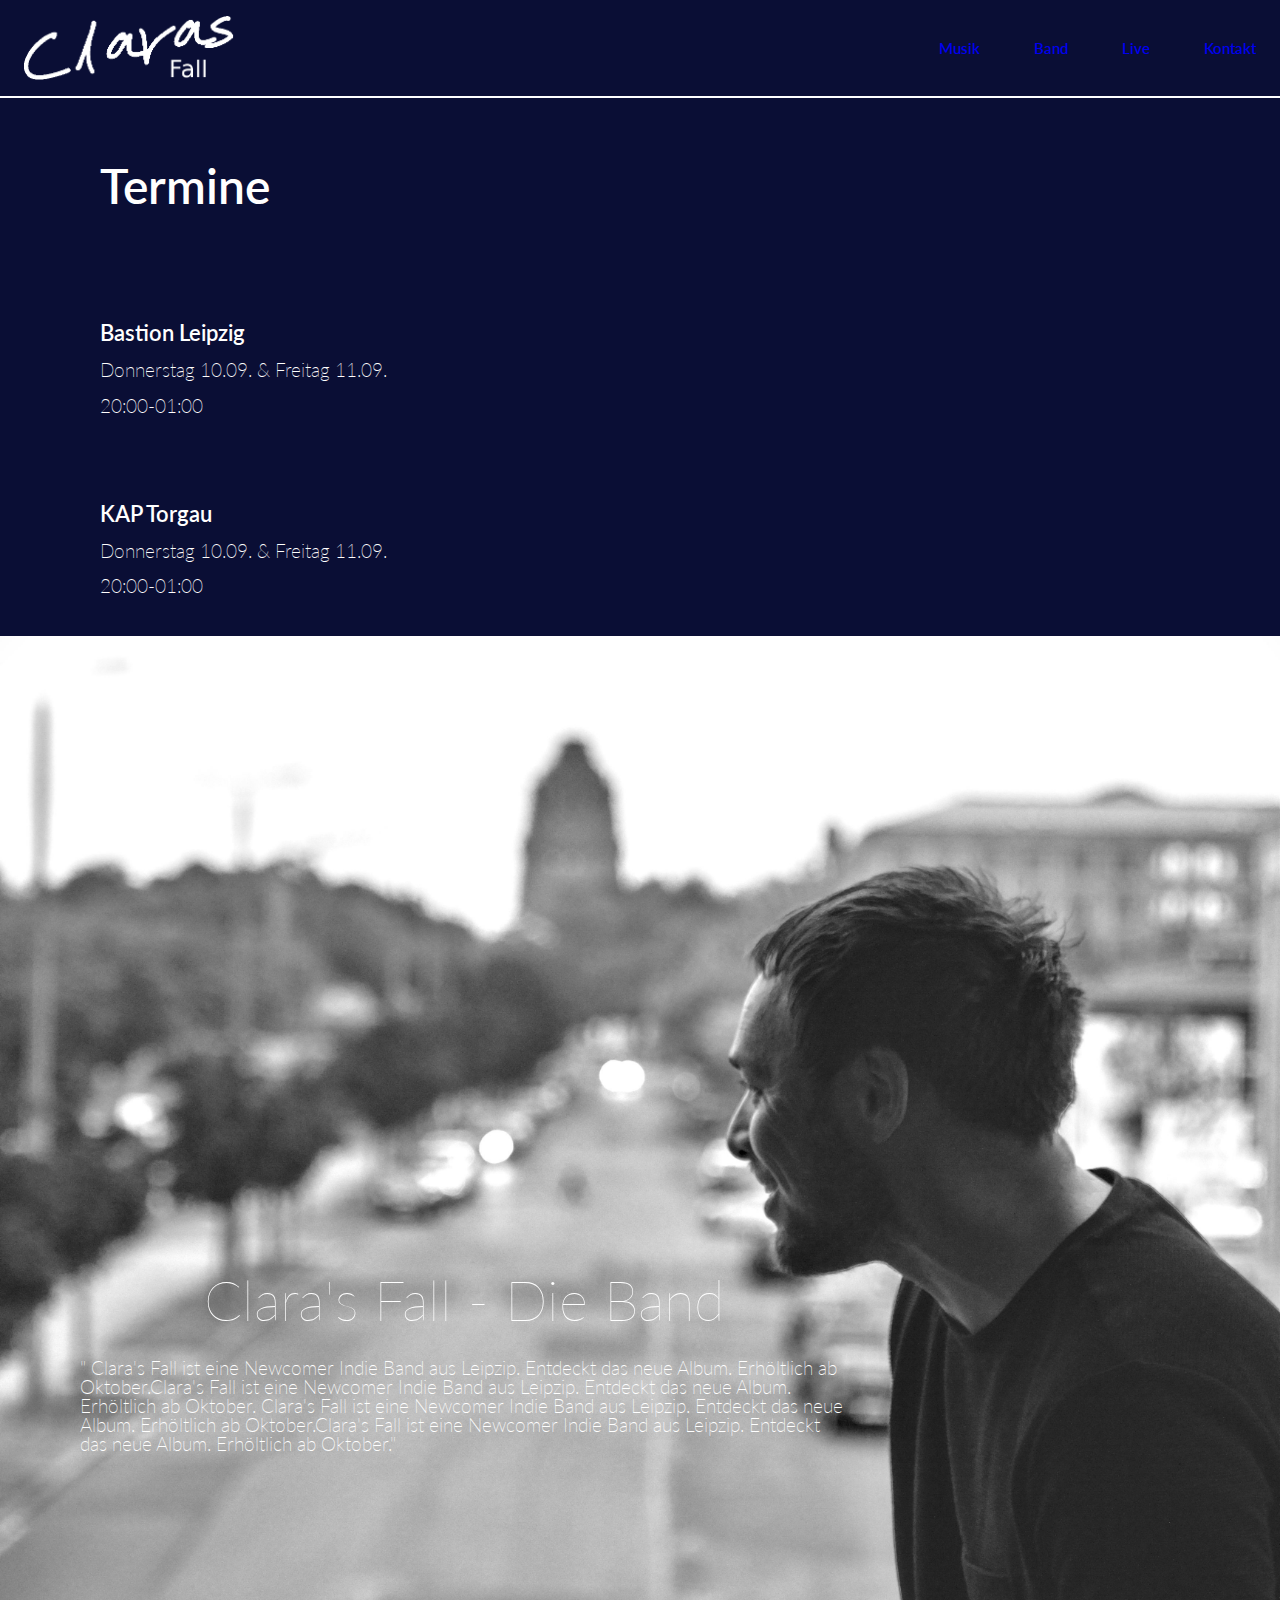
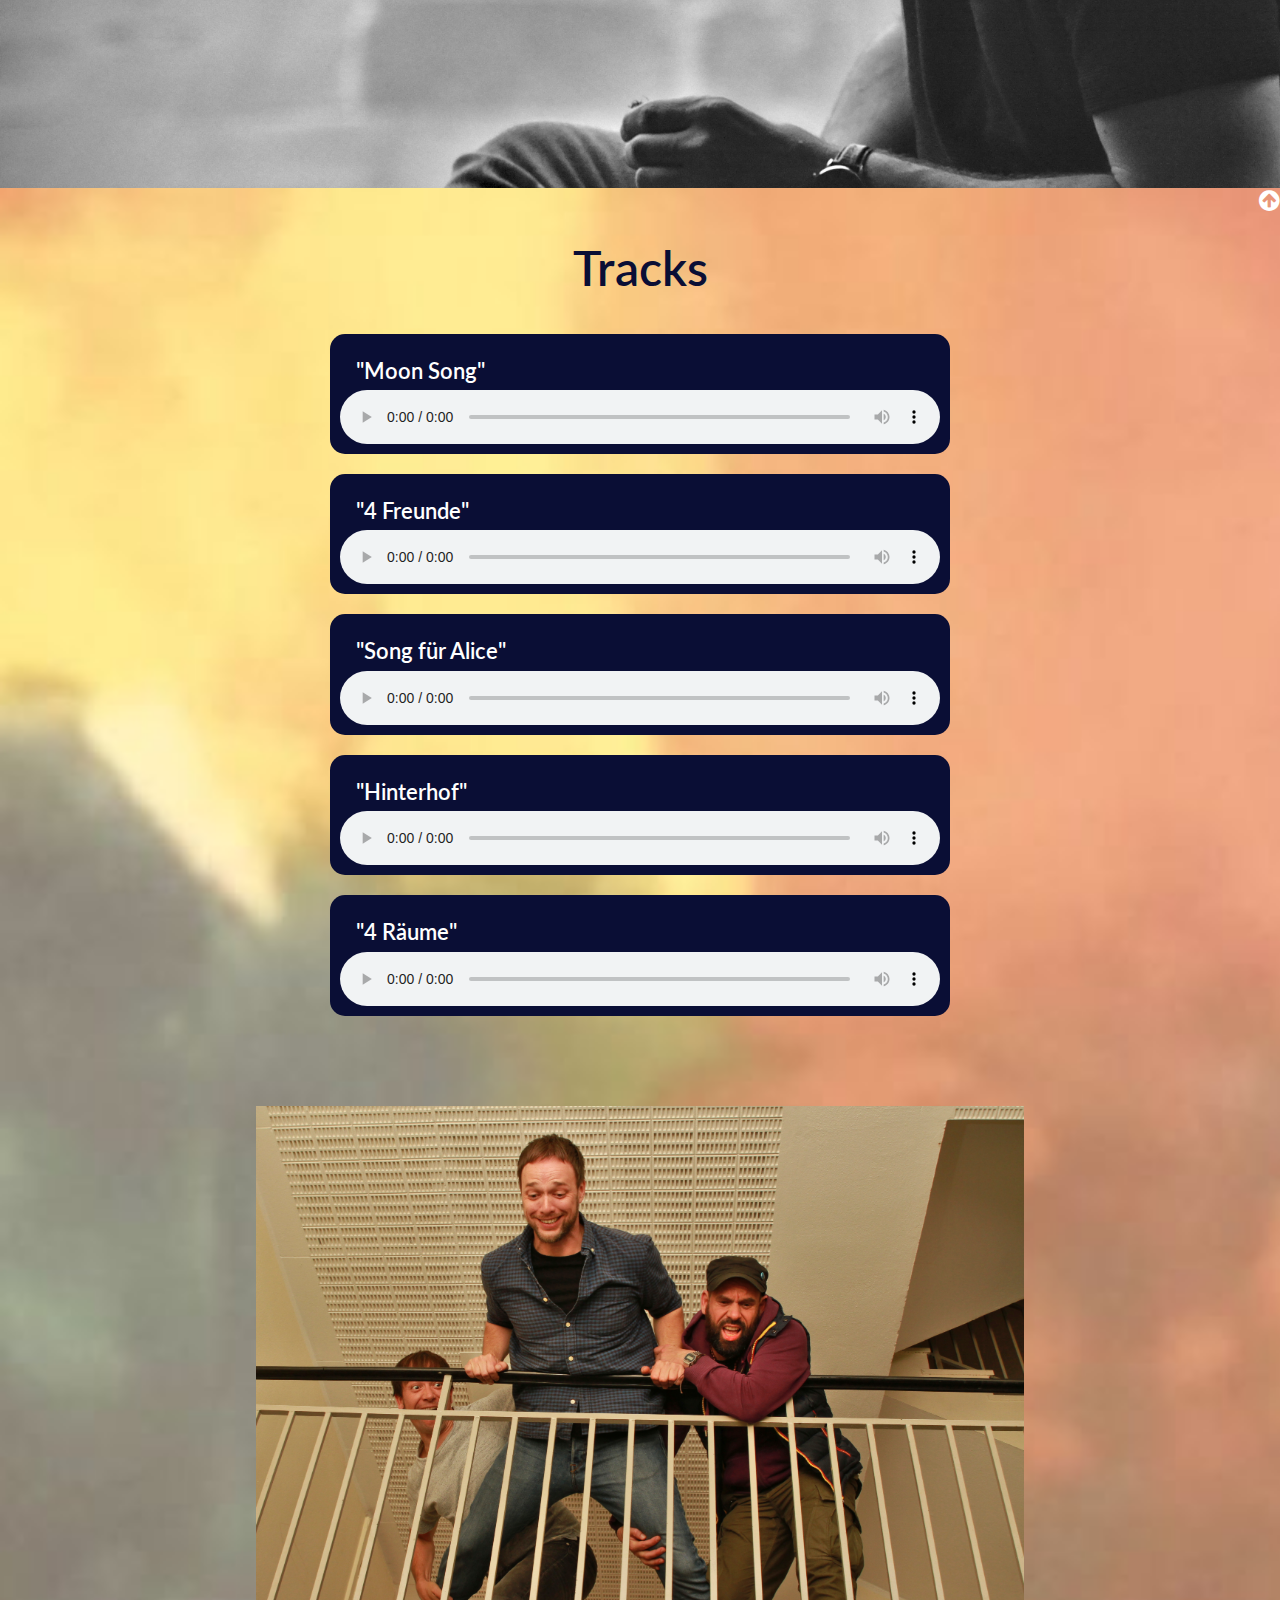
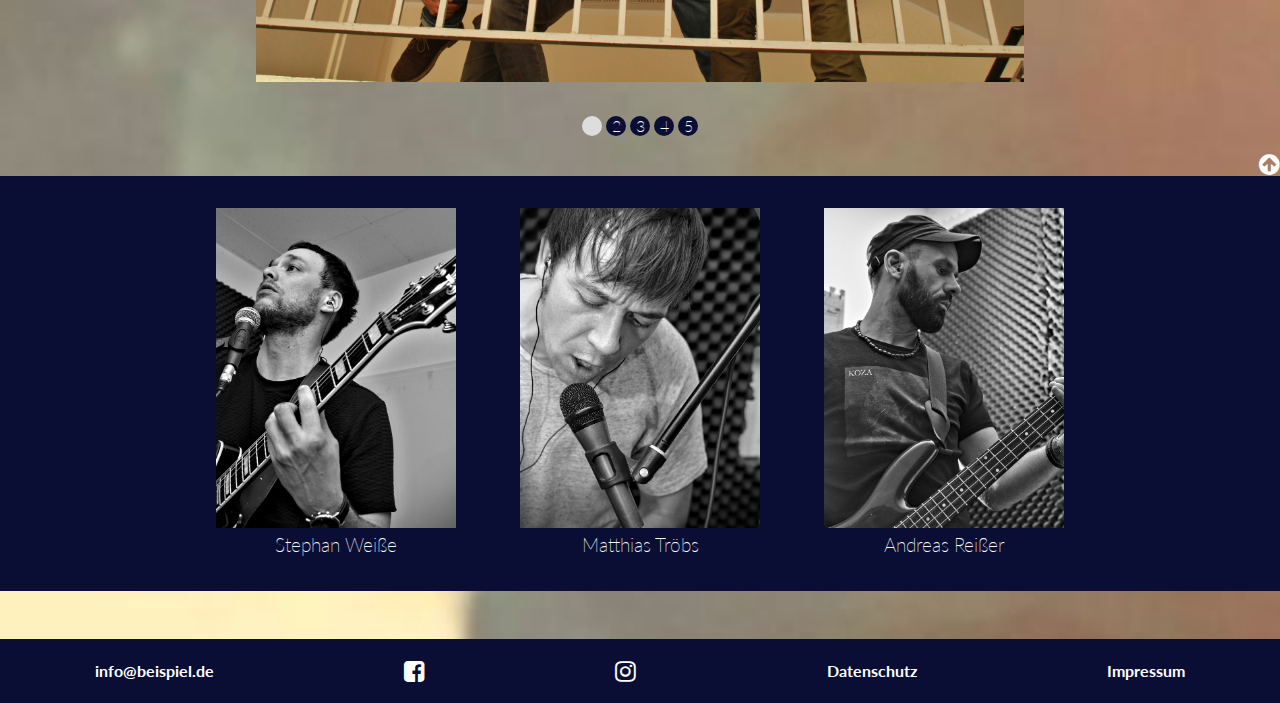
==== index.html @ 9bddc992 "Add files via upload" ====
<!DOCTYPE html>
<html lang="en" dir="ltr">
  <head>
    <meta charset="utf-8">
    <meta name="viewport" content="width=device-width,initial-scale=1">
    <title>Clara's Fall</title>
    <link rel='stylesheet' type='text/css' href='resources/reset.css'>
    <link rel='stylesheet' type='text/css' href='resources/style.css'>
    <link rel="stylesheet" href="https://use.typekit.net/kvm4bnz.css">
    <link href="https://fonts.googleapis.com/css?family=Josefin+Sans&display=swap" rel="stylesheet">
    <link href="https://fonts.googleapis.com/css?family=Lato:100&display=swap" rel="stylesheet">
    <link rel="icon" href="./resources/favicon-clarasfall.ico" type="image/x-icon">
    <link rel="stylesheet" type="text/css" href="https://maxcdn.bootstrapcdn.com/font-awesome/4.7.0/css/font-awesome.css">
    <link rel="stylesheet" href="https://cdnjs.cloudflare.com/ajax/libs/font-awesome/5.2.0/css/font-awesome.min.css">
  </head>
  <body>

    <!-- Header Section -->





    <!-- Main Section 2-->

    <div class="section2">
      <header>
        <div class="logo">
          <img src="./resources/Logo_ClarasFall_weiss.png">
        </div>
        <nav class="desktop">
          <span><a href="#tracks">Musik</a></span>
          <span><a href="#band">Band</a></span>
          <span><a href="#live">Live</a></span>
          <span><a href="#kontakt">Kontakt</a></span>
        </nav>
      </header>
      <div class="container">
          <div class="textright">
            <div class="infocontainersmall">
              <div class="textsmallright">
                  <h2>Termine</h3>
              </div>
            </div>
              <div class="infocontainersmall">
                <div class="textsmallright">
                    <h3 id="live">Bastion Leipzig</h3>
                    <p>Donnerstag 10.09. & Freitag 11.09.</p>
                    <p>20:00-01:00</p>
                </div>
              </div>
              <div class="infocontainersmall">
                <div class="textsmallright">
                    <h3>KAP Torgau</h3>
                    <p>Donnerstag 10.09. & Freitag 11.09.</p>
                    <p>20:00-01:00</p>
                </div>
              </div>
          </div>
        </div>
    </div>

    <!-- Main Section 1-->

    <div class="section1">
      <div class="container1">
          <div class="imagecontainerleft">
             <h1 id="band">Clara's Fall - Die Band</h1>
             <p>" Clara's Fall ist eine Newcomer Indie Band aus Leipzip. Entdeckt das neue Album. Erhöltlich ab Oktober.Clara's Fall ist eine Newcomer Indie Band aus Leipzip. Entdeckt das neue Album. Erhöltlich ab Oktober. Clara's Fall ist eine Newcomer Indie Band aus Leipzip. Entdeckt das neue Album. Erhöltlich ab Oktober.Clara's Fall ist eine Newcomer Indie Band aus Leipzip. Entdeckt das neue Album. Erhöltlich ab Oktober."</p>
          </div>
        </div>
    </div>

    <!-- Main Section 3-->

    <div class="section3">
      <div class="container2 ">
          <div class="zurück">
           <span class="dontshowmobile"><a href="#"><i class="fa fa-arrow-circle-up" style="font-size: 1.5rem;color:#FFFFFF;"></i></a></span>
          </div>
          <div class="headline">
             <h2 id="tracks">Tracks</h2>
          </div>
          <div class="courses">
              <div class="course">
                <h3>"Moon Song"</h3>
                <audio id="audio_with_controls" controls src="./resources/4raeume.mp3" type="audio/mp3">
                </audio>
              </div>
              <div class="course">
                <h3>"4 Freunde"</h3>
                <audio id="audio_with_controls" controls src="./resources/4raeume.mp3" type="audio/mp3">
                </audio>
              </div>
              <div class="course">
                <h3>"Song für Alice"</h3>
                <audio id="audio_with_controls" controls src="./resources/4raeume.mp3" type="audio/mp3">
                </audio>
              </div>
              <div class="course">
                <h3>"Hinterhof"</h3>
                <audio id="audio_with_controls" controls src="./resources/4raeume.mp3" type="audio/mp3">
                </audio>
              </div>
              <div class="course">
                <h3>"4 Räume"</h3>
                <audio id="audio_with_controls" controls src="./resources/4raeume.mp3" type="audio/mp3">
                </audio>
              </div>
      </div>

      <!-- Mobile Div-->

      <div class="mobile">
         <img src="./resources/Fotos/Völki+Ego.jpg" alt="Völki" width=100%>
         <h1 id="band">Clara's Fall - Band</h1>
         <p>" Clara's Fall ist eine Newcomer Indie Band aus Leipzip. Entdeckt das neue Album. Erhöltlich ab Oktober.Clara's Fall ist eine Newcomer Indie Band aus Leipzip. Entdeckt das neue Album. Erhöltlich ab Oktober. Clara's Fall ist eine Newcomer Indie Band aus Leipzip. Entdeckt das neue Album. Erhöltlich ab Oktober.Clara's Fall ist eine Newcomer Indie Band aus Leipzip. Entdeckt das neue Album. Erhöltlich ab Oktober."</p>
      </div>

      <!-- Slider-->

          <div class="cssSlider">
              <input type="radio" name="slider" id="slide01" checked="checked">
              <input type="radio" name="slider" id="slide02">
              <input type="radio" name="slider" id="slide03">
              <input type="radio" name="slider" id="slide04">
              <input type="radio" name="slider" id="slide05">


              <ul class="sliderElements">
                  <li>
                      <figure>
                          <img src="./resources/Fotos/Stephkemussweg.jpg" alt="Stephkemussweg" height="200" width="600">
                      </figure>
                  </li>
                  <li>
                      <figure>
                          <img src="./resources/Fotos/Proberaum.jpg" alt="Proberaum" height="200" width="600">
                      </figure>
                  </li>
                  <li>
                      <figure>
                          <img src="./resources/Fotos/Fahndung.jpg" alt="Fahndung" height="200" width="600">
                      </figure>
                  </li>
                  <li>
                      <figure>
                          <img src="./resources/Fotos/Cover.jpg" alt="Cover" height="200" width="600">
                      </figure>
                  </li>
                  <li>
                      <figure>
                          <img src="./resources/Fotos/Super_viking.jpg" alt="Super_Viking" height="200" width="600">
                      </figure>
                  </li>
              </ul>

              <!-- Eine Steuerung -->
              <ul class="sliderControls">
                  <li><label for="slide01">1</label></li>
                  <li><label for="slide02">2</label></li>
                  <li><label for="slide03">3</label></li>
                  <li><label for="slide04">4</label></li>
                  <li><label for="slide05">5</label></li>
              </ul>
          </div>
          <div class="zurück">
           <span><a href="#"><i class="fa fa-arrow-circle-up" style="font-size: 1.5rem;color:#FFFFFF;"></i></a></span>
          </div>

          <!-- Bandmitglieder-->

          <div class="section2">
            <div class="container">
              <div class="Stephke">
                  <div class="stephkebild">
                    <img src="./resources/Fotos/Stephke_singt.jpg" alt="Stephke singt">
                    <p>Stephan Weiße</p>
                  </div>
                  <div class="stephkebild">
                    <img src="./resources/Fotos/Matze_singt.jpg" alt="Matze_singt">
                    <p>Matthias Tröbs</p>
                  </div>
                  <div class="stephkebild">
                    <img src="./resources/Fotos/Andreas_spielt.jpg" alt="Andreas spielt">
                    <p>Andreas Reißer</p>
                  </div>
              </div>
            </div>
          </div>

      <!-- Footer-->

      <div  id="kontakt" class="container3">
        <span>info@beispiel.de</span>
        <i class="fa fa-facebook-square" style="font-size: 1.5rem;color:#FFFFFF;"></i>
        <i class="fa fa-instagram" style="font-size: 1.5rem;color:#FFFFFF;"></i>
        <span>Datenschutz</span>
        <span>Impressum</span>
      </div>
      </div>

  </body>
</html>
---- resources/style.css ----
html {
  width: 100%;
  font-size: 16px;
  scroll-behavior: smooth;
}

/* Universal Styles */

body {
  margin: 0;
  font-family: "Lato", sans-serif;
  font-size: 1rem;
  font-weight: 200;
}

h1 {
  font-family: "Lato", sans-serif;
  font-size: 3.5rem;
  font-weight: 50;
  text-align: center;
  padding: 1.875rem 0px 1.875rem 0px;
}

h2 {
  margin: 32px 0 32px 0;
  font-family: "Lato", sans-serif;
  font-size: 3rem;
  font-weight: 600;
  text-align: left;
}

h3 {
  margin: 1rem 0 0.5rem 0;
  font-family: "Lato", sans-serif;
  font-size: 1.4rem;
  font-weight: 600;
  text-align: left;
}


/* Header */

header {
  display: flex;
  align-items: center;
  margin-top: 0rem;
  z-index: 1;
  width: 100%;
  height: auto;
  background-color: #0A0E35;
  font-family: "Lato", sans-serif;
  font-size: 1rem;
  font-weight: 600;
  border-style: solid;
  border-width: 0 0 0.125rem 0;
  border-color: #FFFFFF;
}

header a:link {
  color:#0FFFFFF;text-decoration: none;
  transition-delay: 2s;
}
header a:active {color:#FFFFFF;text-decoration: none;}
header a:visited {color:#FFFFFF;text-decoration: none;}
header a:hover {color:#795F71;text-decoration: none;}


.logo {
  display: flex;
  align-items: center;
  padding: 1rem 0rem 1rem 1.5rem;
  flex-grow: 1;
}

.logo img {
  height: 4rem;
}

nav {
  padding-right: 1.5rem;
}

nav span {
  display: inline-block;
  padding-left: 3.125rem;
}

@media only screen and (max-width: 1000px) {

nav{
    display: none;
}

.logo{
  padding: 0rem;
}

.logo img{
    width: 100%;
    height: auto;
  }
}


/* Main Section 1*/


.container1 {
  width: 100%;
  margin: 0 auto;
  display: flex;
  align-items: center;
}


@media only screen and (max-width: 1000px) {

  .container1{
    width: 100%;
    height: auto;
    margin: 0 auto;
    display: flex;
    align-items: center;
    flex-direction: column;
}
}
.section1 .imagecontainerleft  {
  display: flex;
  flex-direction: column;
  padding: 20rem 5rem 3rem 5rem;
  width: 60%;
}

/* Main Section 2*/


.container {
  width: 100%;
  margin: 0 auto;
  display: flex;
  align-items: center;
}


@media only screen and (max-width: 1000px) {

  .container{
    width: 100%;
    height: auto;
    margin: 0 auto;
    display: flex;
    align-items: center;
    flex-direction: column;
}
}

.section1 {
  display: flex;
  height: 72rem;
  width: 100%;
  background-image: url("./Fotos/Völki+Ego.jpg");
  background-size: 100% auto;
  color: #FFFFFF;
}
@media only screen and (max-width: 1000px) {

  .section1{
    display: none;
}
}

.mobile {
  display: none;
}

@media only screen and (max-width: 1000px) {

  .mobile {
    display: flex;
    flex-direction: column;
    width: auto;
    justify-content: flex-start;
}
}

.section2 {
  display: flex;
  width: 100%;
  background-color: #0A0E35;
  color: #FFFFFF;
  flex-direction: column;
}

.section2 p, .section1 p {
  font-size: 1.2rem;
  line-height: 1;
  text-align: left;
}

.section2 span, .section2 span {
  font-size: 0.9375rem;
  line-height: 1.2;
}

.section2 .imagecontainerleft {
  display: flex;
  flex-direction: column;
  padding: 2rem 1.5rem;
  width: 60%;
}

@media only screen and (max-width: 1000px) {

  .section2 .imagecontainerleft, .section1 .imagecontainerleft{
    display: flex;
    flex-direction: column;
    width: 100%;
    height: auto;
    padding: 0.125rem;
    flex-grow: 1;
}

.imagecontainerleft h1, p {
  padding: 0.625rem;
  text-align: center;
}
}


.imageleft {
  width: 100%;
  height: auto;
}


.textright {
  display: flex;
  flex-direction: column;
  width: 40%;
  height: 100%;
  justify-content: flex-start;
}

@media only screen and (max-width: 1000px) {

  .textright {
    display: flex;
    flex-direction: column;
    width: 100%;
    height: auto;
    justify-content: center;
    padding: 2rem 1.5rem;
  }
}


.infocontainersmall {
  display: flex;
  justify-content: center;
  align-items: center;
  padding: 1rem;
}

.textsmallright {
  padding: 1rem 1rem 1rem;
  width: 65%;
}

.textsmallright a {
  color: #C1E6FF;
}

.textsmallright p{
  padding: 0.5rem 0;
}

@media only screen and (max-width: 1000px) {

  .infocontainersmall {
    display: flex;
    flex-direction: column;
    justify-content: center;
    align-items: center;
    padding: 1rem;
  }

  .textsmallright {
    padding: 0.625rem 0.625rem 0.625rem 0.625rem;
    width: 50%;
    text-align: left;
  }

  .textsmallright p, h3 {
    padding: 0rem;
    text-align: center;
  }
}


/*Slider */

.sliderElements,
.sliderElements figure,
.sliderControls {
    margin: 0 0 1rem 0 ;

}

.sliderElements:after {
    content: ".";
    display: block;
    height: .1px;
    clear: both;
    visibility: hidden;
    font-size: 0;
    overflow: hidden;
}

.cssSlider {
    overflow-x: hidden;
    width: 60%;
}

.sliderElements {
    list-style: none;
    position: relative;
    left: 0;
    width: 500%;
    margin-bottom: 1rem;
    padding: 0;
    -webkit-transition: left .8s ease-in-out;
    -moz-transition: left .8s ease-in-out;
    -o-transition: left .8s ease-in-out;
    transition: left .8s ease-in-out;
}

.sliderElements > li {
    float: left;
    width: 20%;
    position: relative;
}

#slide02:checked ~ .sliderElements {
    left: -100%;
}

#slide03:checked ~ .sliderElements {
    left: -200%;
}

#slide04:checked ~ .sliderElements {
    left: -300%;
}
#slide05:checked ~ .sliderElements {
    left: -400%;
}

/* Bildunterschrift auf dem Bild positionieren */
.sliderElements figcaption {
    display: block;
    color: #fff;
    position: absolute;
    left: 0rem;
    bottom: 2rem;
    padding: .125rem;
    background: #0A0E35;
}

/* Bilder responsive */
.sliderElements img {
    width: 100%;
    height: 100%;
}


/* inputs aus dem Blickfeld schieben */
.cssSlider input {
    position: absolute;
    left: -99999px;
}

/* mittige Ausrichtung der Controls - funktioniert im Zusammenspiel mit inline-block */
.sliderControls {
    text-align: center;
}

/* Controls nebeneinander bringen */
.sliderControls li {
    display: inline-block;
}

/* Controls auf einheitliche Maße bringen und die Ecken abrunden */
.sliderControls label {
    width: 20px;
    height: 20px;
    line-height: 20px;
    text-align: center;
    border-radius: 50%;
    display: block;
    cursor: pointer;
    background: #0A0E35;
    color: #FFFFFF;
}

.sliderControls label:hover,
#slide01:checked ~ .sliderControls label[for="slide01"],
#slide02:checked ~ .sliderControls label[for="slide02"],
#slide03:checked ~ .sliderControls label[for="slide03"],
#slide04:checked ~ .sliderControls label[for="slide04"],
#slide05:checked ~ .sliderControls label[for="slide05"]
{
    background: #ddd;
    color: #ddd;
}


/* Main Section 3*/


.container2 {
  width: 100%;
  margin: 0 auto;
  display: flex;
  align-items: center;
  flex-direction: column;
}

.headliner h2{
  justify-content: center;
}
.zurück {
  width:100%;
  justify-content: right;
  text-align: right;
  font-size: 1.5rem;
  font-style: 400;
}

.section3 span {
  font-size: 0.9375rem;
  line-height: 1.2;
}


.section3 {
  display: flex;
  width: 100%;
  background-image: url("./Bild.jpg");
  background-size: cover;
  color: #0A0E35;
}

@media only screen and (max-width: 1000px) {

  .section3 {
    background-color: #0A0E35;
    color: #FFFFFF;
  }
  .dontshowmobile {
    display: none;
  }
}

.courses {
  display: flex;
  padding: 0rem 0rem 5rem 0rem;
  flex-direction: column;
  width: 50%;
}

@media only screen and (max-width: 1000px) {

  .courses {
    width: 80%;
  }
}

.course {
  display: flex;
  flex-direction: column;
  padding: 0.625rem;
  margin: 0.625rem;
  background-color: #0A0E35;
  border-radius: 0.9375rem;
}

.course h3 {
  margin-left: 1rem;
  color: #FFFFFF;
}

#audio_with_controls {
  width: 100%;
}


/* Main Section 4*/

.container3 {
  display: flex;
  width: 100%;
  height: 4rem;
  margin: 3rem 0 0 0;
  background-color: #0A0E35;
  justify-content: space-around;
  align-items: center;
}

.container3 span {
  color: #FFFFFF;
  font-size: 1rem;
  font-weight: bold;
}

.Stephke {
  display: flex;
  flex-direction: row;
  justify-content: center;
  width: 100%;
}

.stephkebild {
  width:15rem;
  padding: 2rem;
}
.stephkebild p {
  padding: 0.3rem;
  text-align: center;
}

.stephkebild img {
  width: 100%;
}

/* Footer */
footer {
  display: flex;
  z-index: 1;
  width: 100%;
  height: 4rem;
  background-color: #6499F0;
  font-family: "Source Serif Pro";
  font-size: 1rem;
  margin: 0px;
  position: absolute;
}
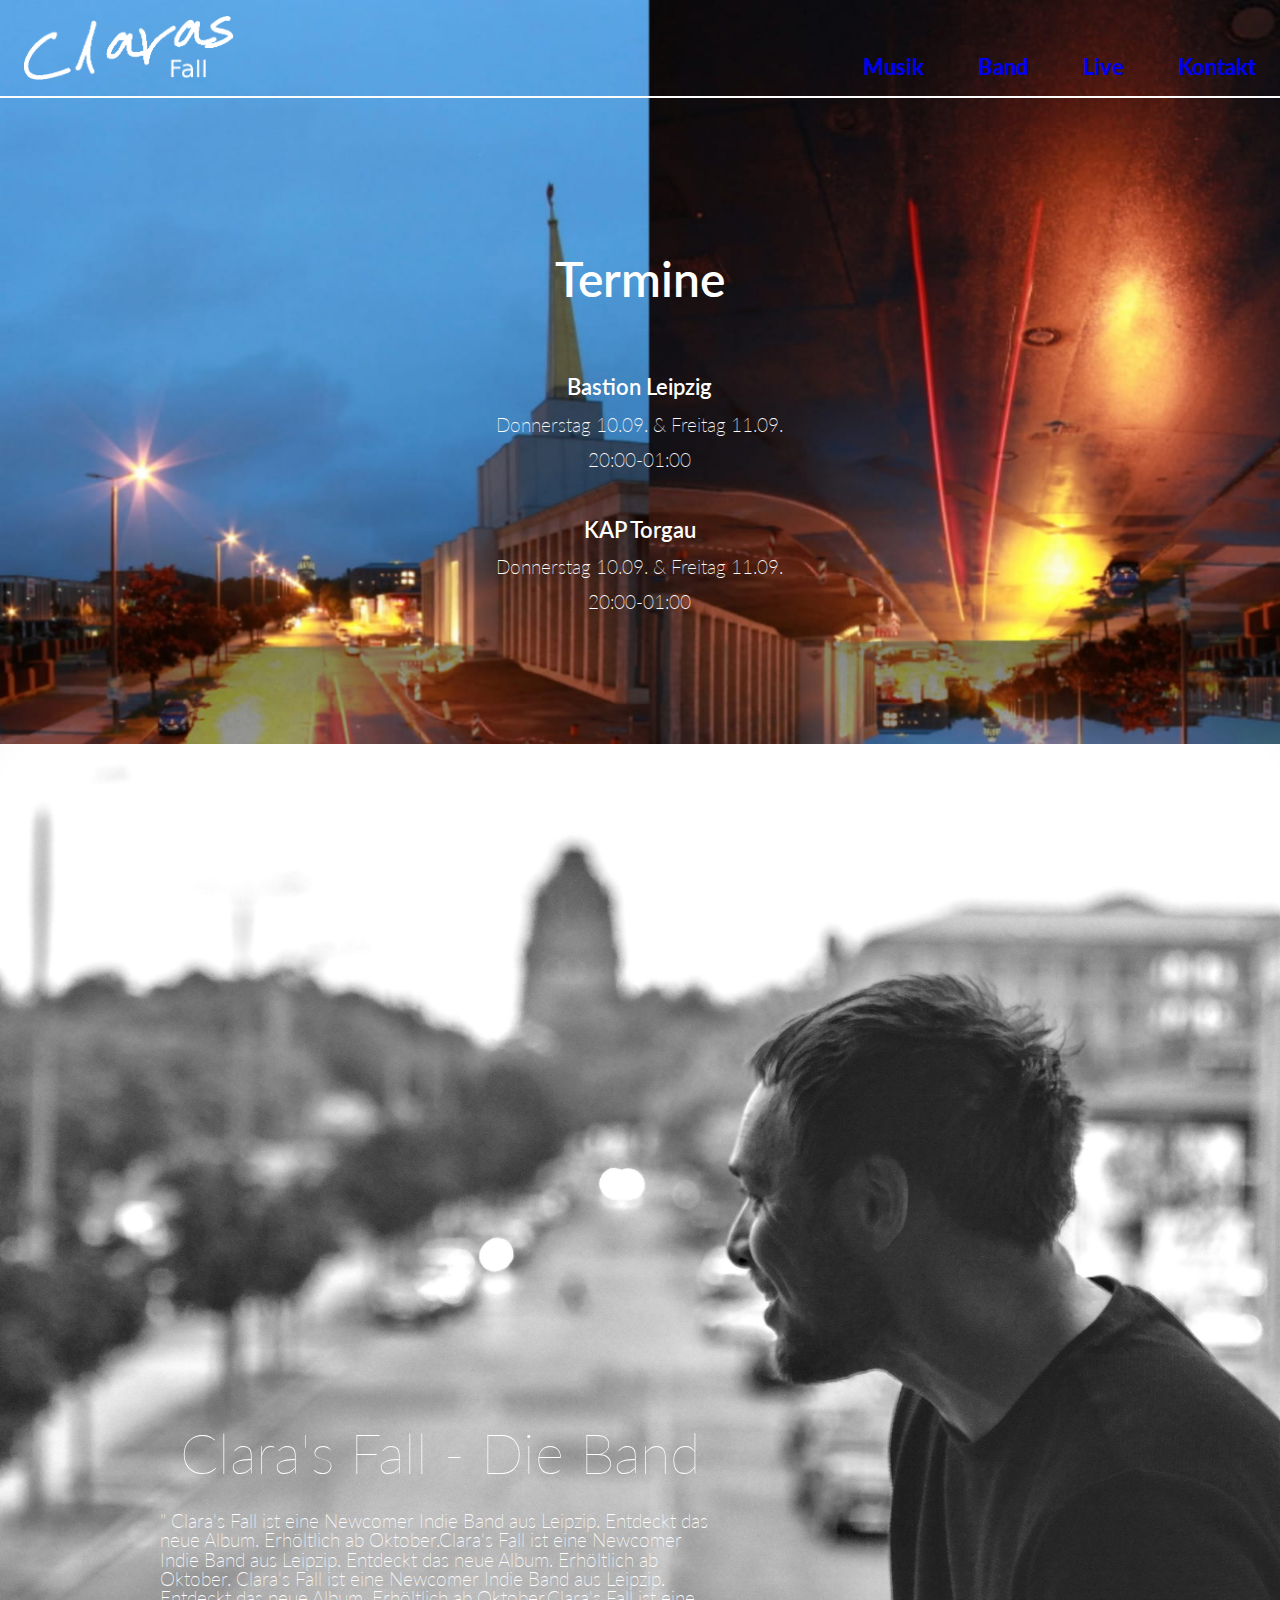
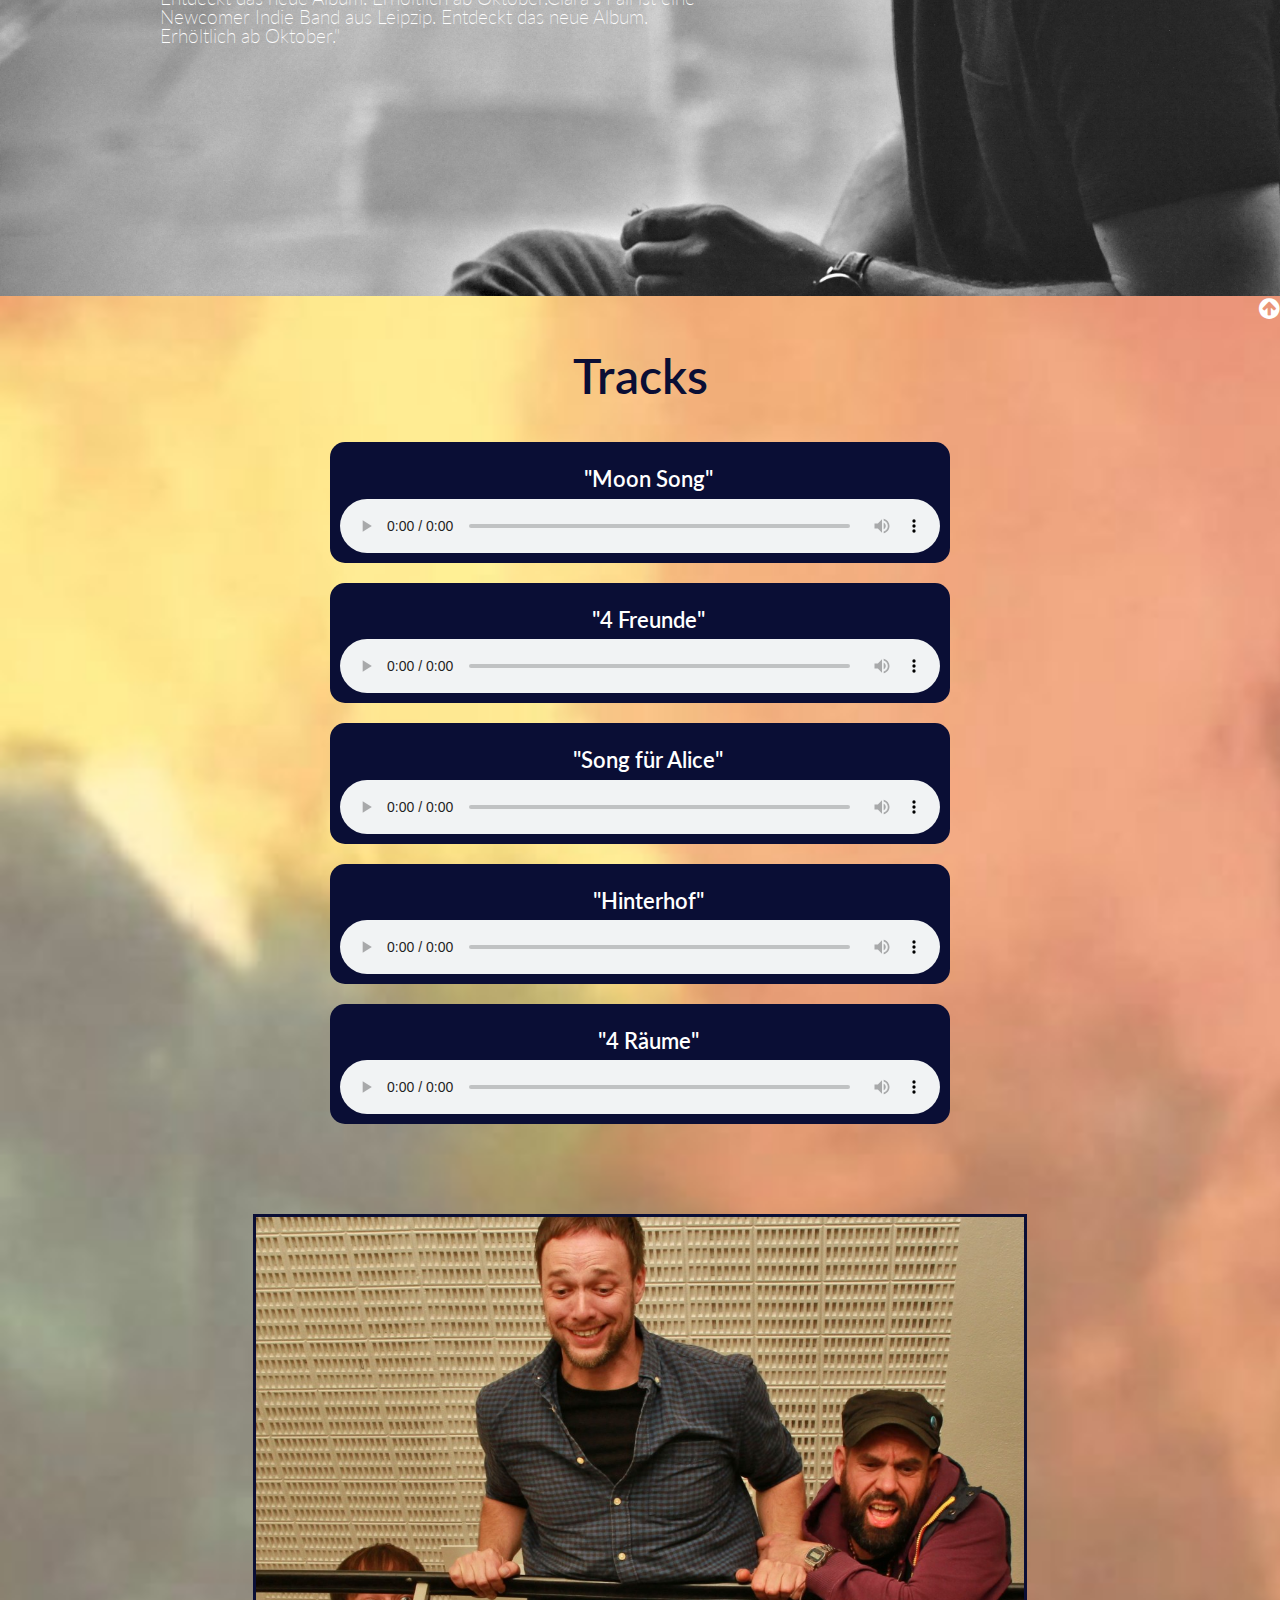
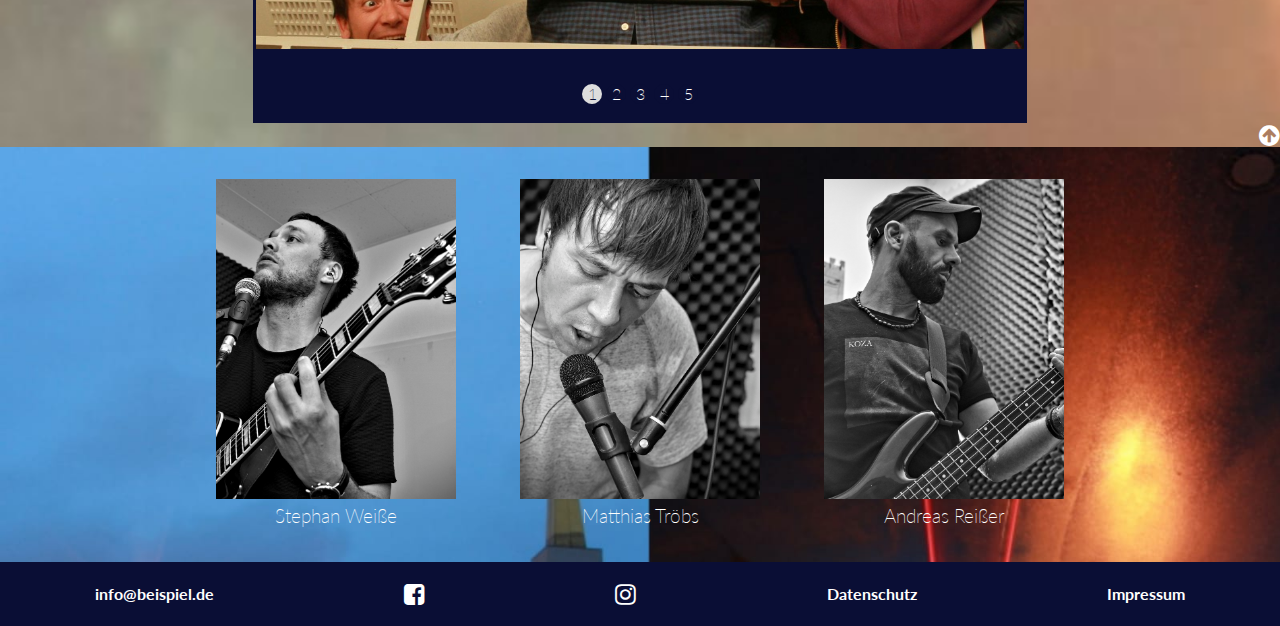
==== commit 3a08a1ae: "Add files via upload" ====
--- a/index.html
+++ b/index.html
@@ -194,7 +194,7 @@
       <div  id="kontakt" class="container3">
         <span>info@beispiel.de</span>
         <i class="fa fa-facebook-square" style="font-size: 1.5rem;color:#FFFFFF;"></i>
-        <i class="fa fa-instagram" style="font-size: 1.5rem;color:#FFFFFF;"></i>
+        <a href="https://www.instagram.com/explore/tags/clarasfall/?hl=de"><i class="fa fa-instagram" style="font-size: 1.5rem;color:#FFFFFF;"></i></a>
         <span>Datenschutz</span>
         <span>Impressum</span>
       </div>
--- a/resources/style.css
+++ b/resources/style.css
@@ -22,7 +22,7 @@
 }
 
 h2 {
-  margin: 32px 0 32px 0;
+  margin: 2rem 0 2rem 0;
   font-family: "Lato", sans-serif;
   font-size: 3rem;
   font-weight: 600;
@@ -47,10 +47,7 @@
   z-index: 1;
   width: 100%;
   height: auto;
-  background-color: #0A0E35;
   font-family: "Lato", sans-serif;
-  font-size: 1rem;
-  font-weight: 600;
   border-style: solid;
   border-width: 0 0 0.125rem 0;
   border-color: #FFFFFF;
@@ -58,11 +55,10 @@
 
 header a:link {
   color:#0FFFFFF;text-decoration: none;
-  transition-delay: 2s;
 }
 header a:active {color:#FFFFFF;text-decoration: none;}
 header a:visited {color:#FFFFFF;text-decoration: none;}
-header a:hover {color:#795F71;text-decoration: none;}
+header a:hover {color:#FFFFFF;text-decoration: underline; }
 
 
 .logo {
@@ -82,7 +78,8 @@
 
 nav span {
   display: inline-block;
-  padding-left: 3.125rem;
+  padding: 2.5rem 0 0 3.125rem;
+  font-size: 1rem;
 }
 
 @media only screen and (max-width: 1000px) {
@@ -93,11 +90,13 @@
 
 .logo{
   padding: 0rem;
+  justify-content: center;
 }
 
 .logo img{
-    width: 100%;
+    width: 40%;
     height: auto;
+    padding: 0.5rem;
   }
 }
 
@@ -127,7 +126,7 @@
 .section1 .imagecontainerleft  {
   display: flex;
   flex-direction: column;
-  padding: 20rem 5rem 3rem 5rem;
+  padding: 28rem 35rem 3rem 10rem;
   width: 60%;
 }
 
@@ -139,6 +138,8 @@
   margin: 0 auto;
   display: flex;
   align-items: center;
+  justify-content: center;
+
 }
 
 
@@ -150,6 +151,7 @@
     margin: 0 auto;
     display: flex;
     align-items: center;
+    justify-content: center;
     flex-direction: column;
 }
 }
@@ -186,9 +188,11 @@
 .section2 {
   display: flex;
   width: 100%;
-  background-color: #0A0E35;
   color: #FFFFFF;
   flex-direction: column;
+  justify-content: center;
+  background-image: url("./Fotos/Startbild.jpg");
+  background-size: 100% auto;
 }
 
 .section2 p, .section1 p {
@@ -197,9 +201,10 @@
   text-align: left;
 }
 
-.section2 span, .section2 span {
-  font-size: 0.9375rem;
-  line-height: 1.2;
+.section2 span {
+  font-size: 1.35rem;
+  line-height: 1;
+  font-weight: 900;
 }
 
 .section2 .imagecontainerleft {
@@ -232,38 +237,27 @@
   height: auto;
 }
 
-
 .textright {
-  display: flex;
-  flex-direction: column;
-  width: 40%;
-  height: 100%;
-  justify-content: flex-start;
-}
-
-@media only screen and (max-width: 1000px) {
-
-  .textright {
     display: flex;
     flex-direction: column;
     width: 100%;
     height: auto;
     justify-content: center;
     padding: 2rem 1.5rem;
-  }
-}
-
+    margin: 5rem;
+  }
 
 .infocontainersmall {
   display: flex;
   justify-content: center;
   align-items: center;
-  padding: 1rem;
+
 }
 
 .textsmallright {
-  padding: 1rem 1rem 1rem;
   width: 65%;
+  text-align: center;
+  padding:0.8rem;
 }
 
 .textsmallright a {
@@ -274,6 +268,10 @@
   padding: 0.5rem 0;
 }
 
+.textsmallright p, h3, h2 {
+  text-align: center;
+}
+
 @media only screen and (max-width: 1000px) {
 
   .infocontainersmall {
@@ -281,18 +279,28 @@
     flex-direction: column;
     justify-content: center;
     align-items: center;
-    padding: 1rem;
+    padding: 0.5rem;
   }
 
   .textsmallright {
-    padding: 0.625rem 0.625rem 0.625rem 0.625rem;
     width: 50%;
-    text-align: left;
-  }
-
-  .textsmallright p, h3 {
+    padding: 0;
+  }
+
+  .textsmallright p, h3, h2 {
     padding: 0rem;
     text-align: center;
+  }
+
+  h2 {
+    margin: 0;
+    font-size: 2rem;
+  }
+  h3 {
+    font-size: 1.0rem;
+  }
+  p {
+    font-size: 0.8rem;
   }
 }
 
@@ -319,6 +327,8 @@
 .cssSlider {
     overflow-x: hidden;
     width: 60%;
+    border: solid 0.2rem;
+    background-color: #0A0E35;
 }
 
 .sliderElements {
@@ -410,7 +420,7 @@
 #slide05:checked ~ .sliderControls label[for="slide05"]
 {
     background: #ddd;
-    color: #ddd;
+    color: #0A0E35;
 }
 
 
@@ -500,7 +510,7 @@
   display: flex;
   width: 100%;
   height: 4rem;
-  margin: 3rem 0 0 0;
+  margin: 0 0 0 0;
   background-color: #0A0E35;
   justify-content: space-around;
   align-items: center;
@@ -512,6 +522,14 @@
   font-weight: bold;
 }
 
+@media only screen and (max-width: 1000px) {
+
+  .container3 {
+    flex-direction: column;
+    height: 10rem;
+  }
+}
+
 .Stephke {
   display: flex;
   flex-direction: row;
@@ -532,15 +550,10 @@
   width: 100%;
 }
 
-/* Footer */
-footer {
-  display: flex;
-  z-index: 1;
-  width: 100%;
-  height: 4rem;
-  background-color: #6499F0;
-  font-family: "Source Serif Pro";
-  font-size: 1rem;
-  margin: 0px;
-  position: absolute;
-}
+@media only screen and (max-width: 1000px) {
+
+  .stephkebild {
+    width:15rem;
+    padding: 1rem 0.5rem 0.5rem 0.5rem;
+  }
+}
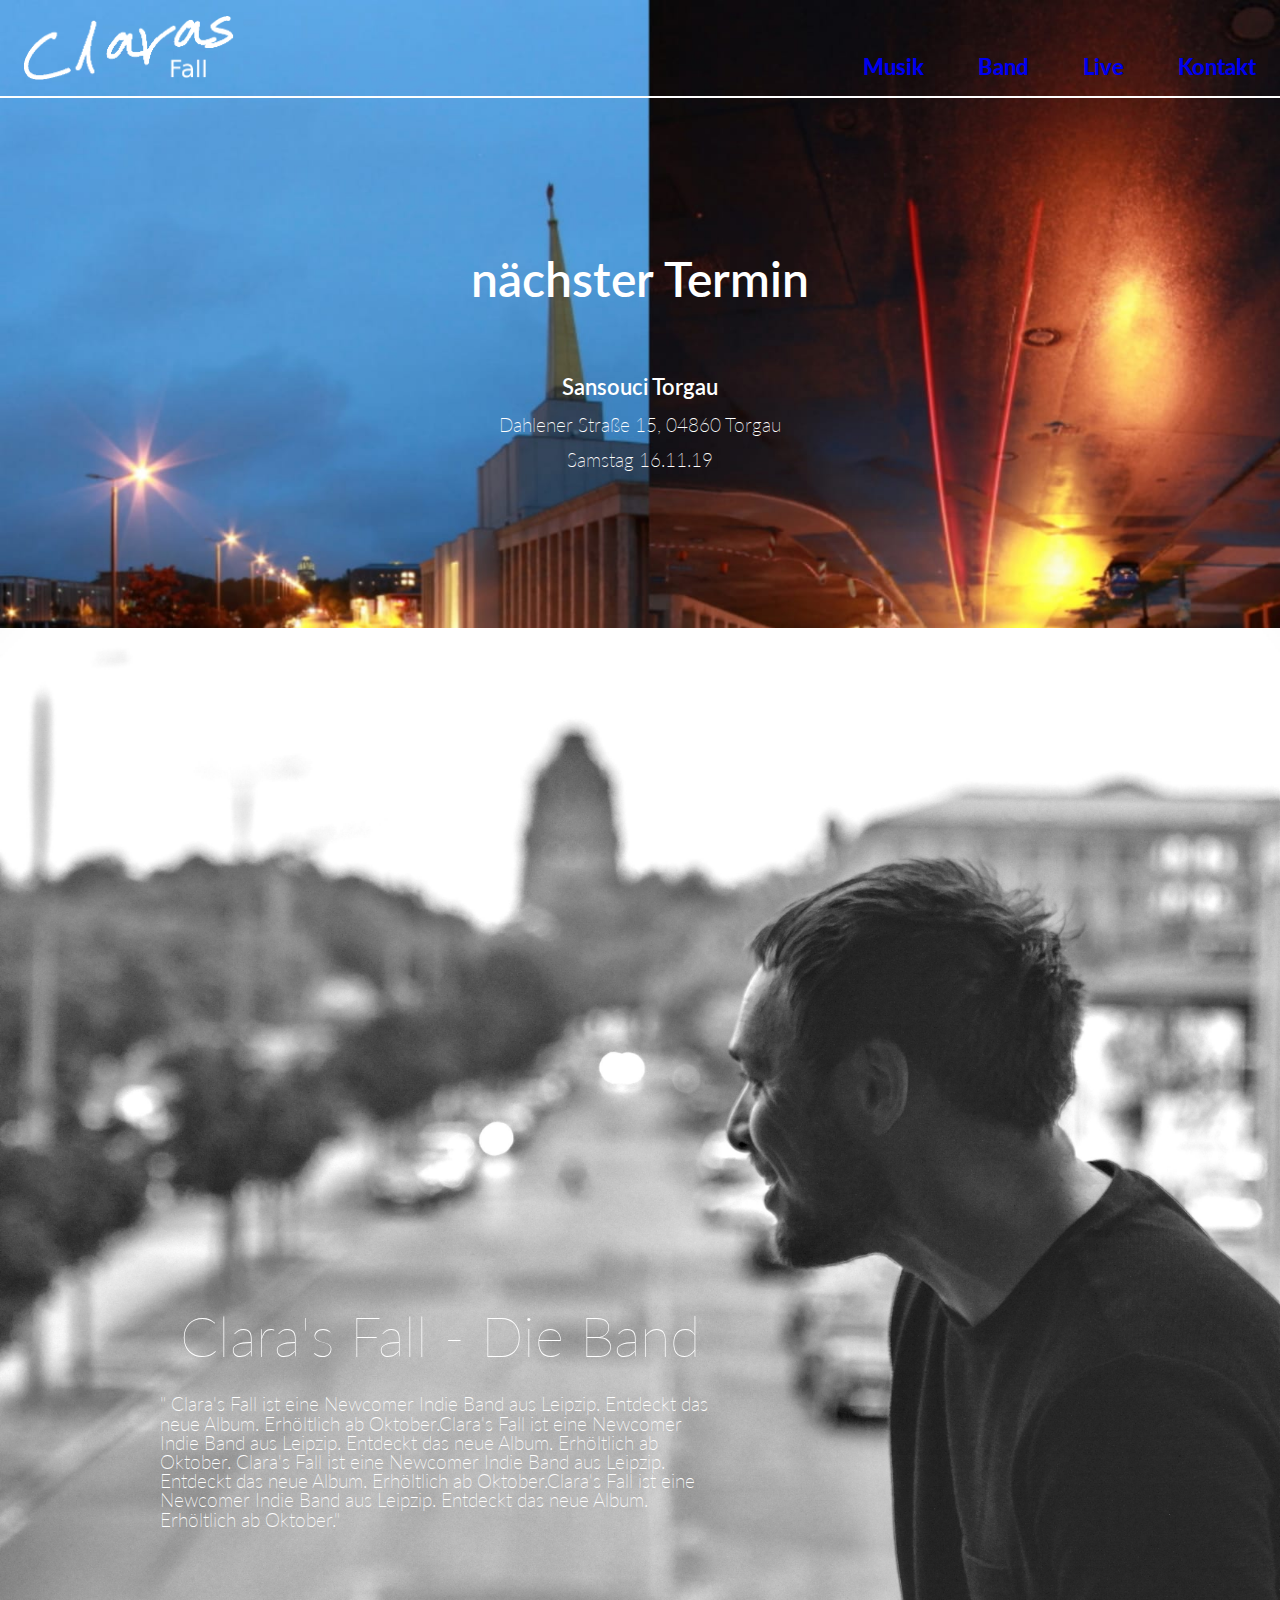
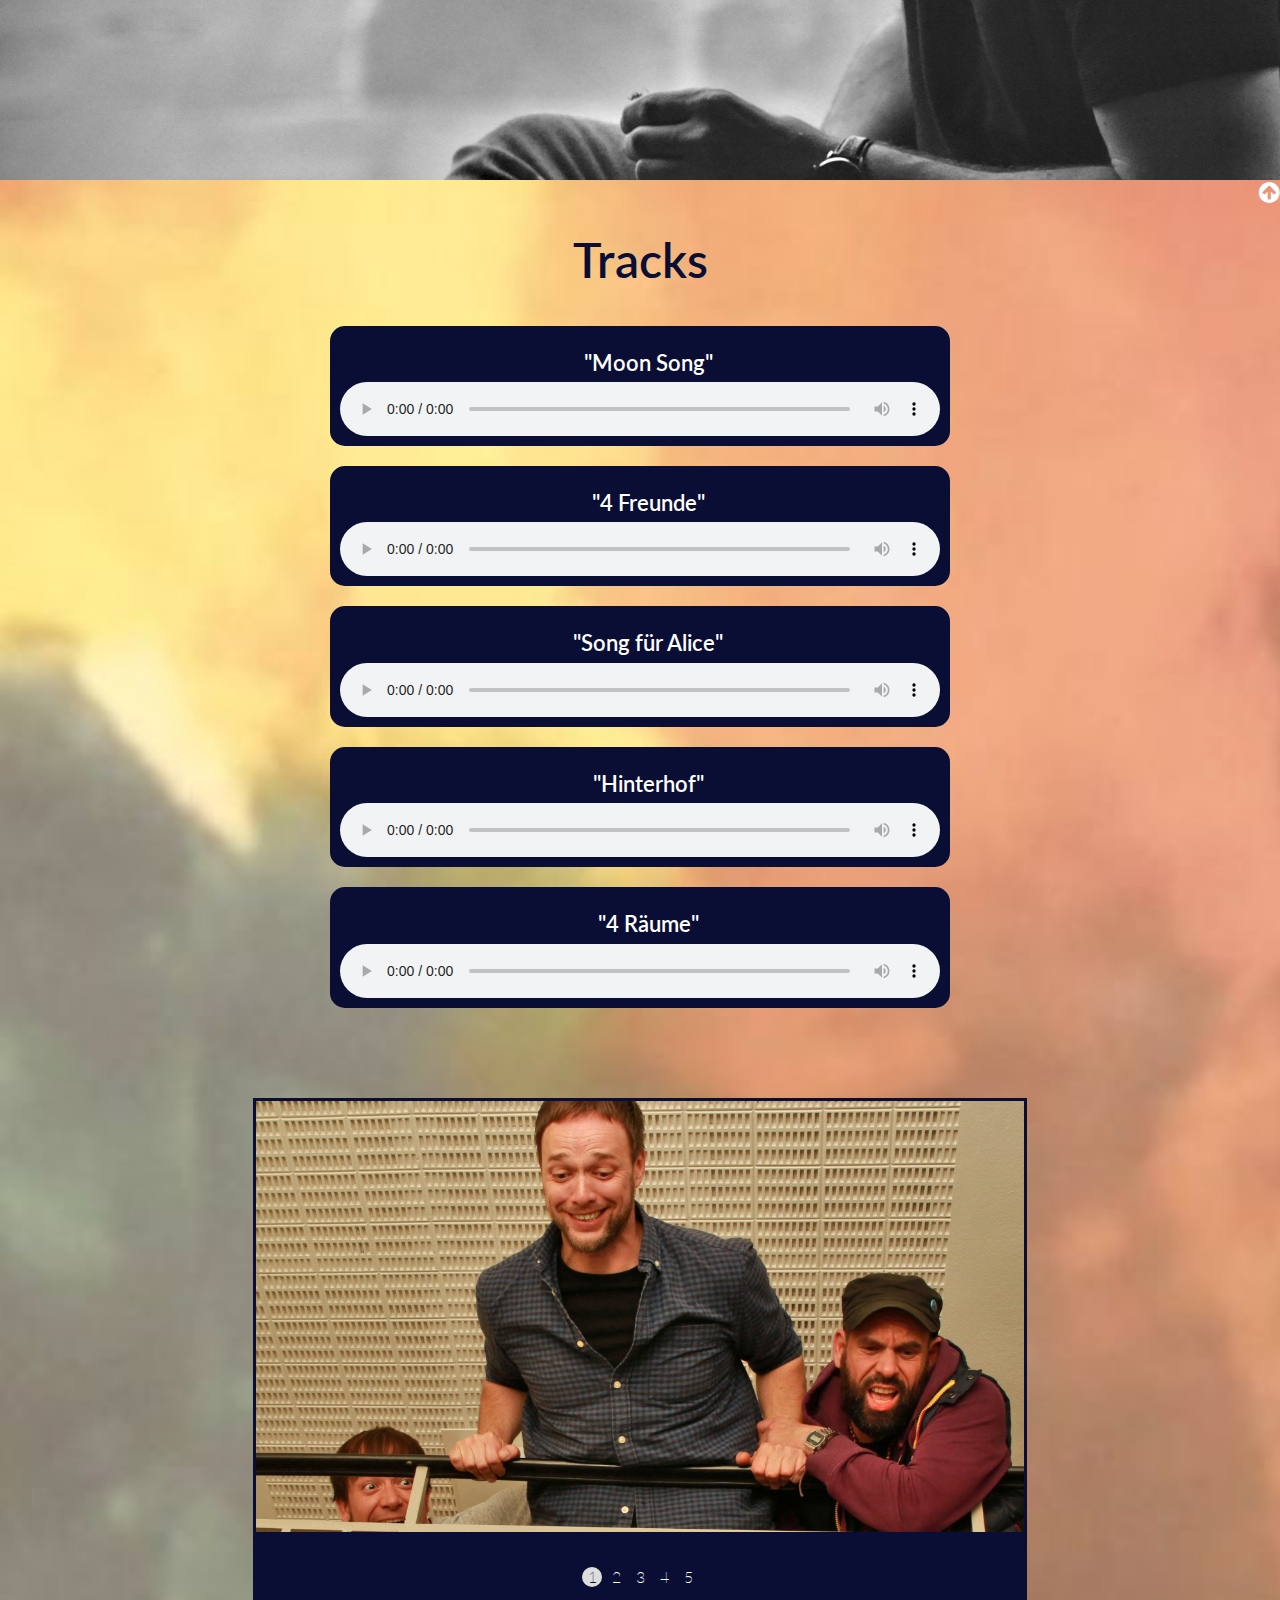
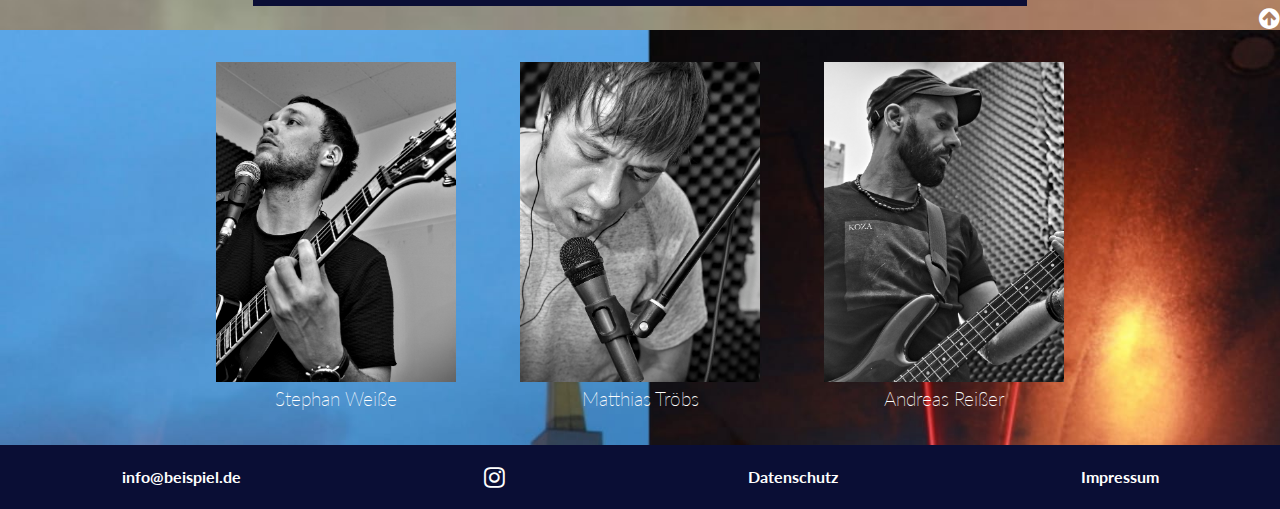
==== commit 86548a5d: "Add files via upload" ====
--- a/index.html
+++ b/index.html
@@ -39,21 +39,18 @@
           <div class="textright">
             <div class="infocontainersmall">
               <div class="textsmallright">
-                  <h2>Termine</h3>
+                  <h2>nächster Termin</h3>
               </div>
             </div>
               <div class="infocontainersmall">
                 <div class="textsmallright">
-                    <h3 id="live">Bastion Leipzig</h3>
-                    <p>Donnerstag 10.09. & Freitag 11.09.</p>
-                    <p>20:00-01:00</p>
+                    <h3 id="live">Sansouci Torgau</h3>
+                    <p>Dahlener Straße 15, 04860 Torgau</p>
+                    <p>Samstag 16.11.19</p>
                 </div>
               </div>
               <div class="infocontainersmall">
                 <div class="textsmallright">
-                    <h3>KAP Torgau</h3>
-                    <p>Donnerstag 10.09. & Freitag 11.09.</p>
-                    <p>20:00-01:00</p>
                 </div>
               </div>
           </div>
@@ -193,7 +190,6 @@
 
       <div  id="kontakt" class="container3">
         <span>info@beispiel.de</span>
-        <i class="fa fa-facebook-square" style="font-size: 1.5rem;color:#FFFFFF;"></i>
         <a href="https://www.instagram.com/explore/tags/clarasfall/?hl=de"><i class="fa fa-instagram" style="font-size: 1.5rem;color:#FFFFFF;"></i></a>
         <span>Datenschutz</span>
         <span>Impressum</span>
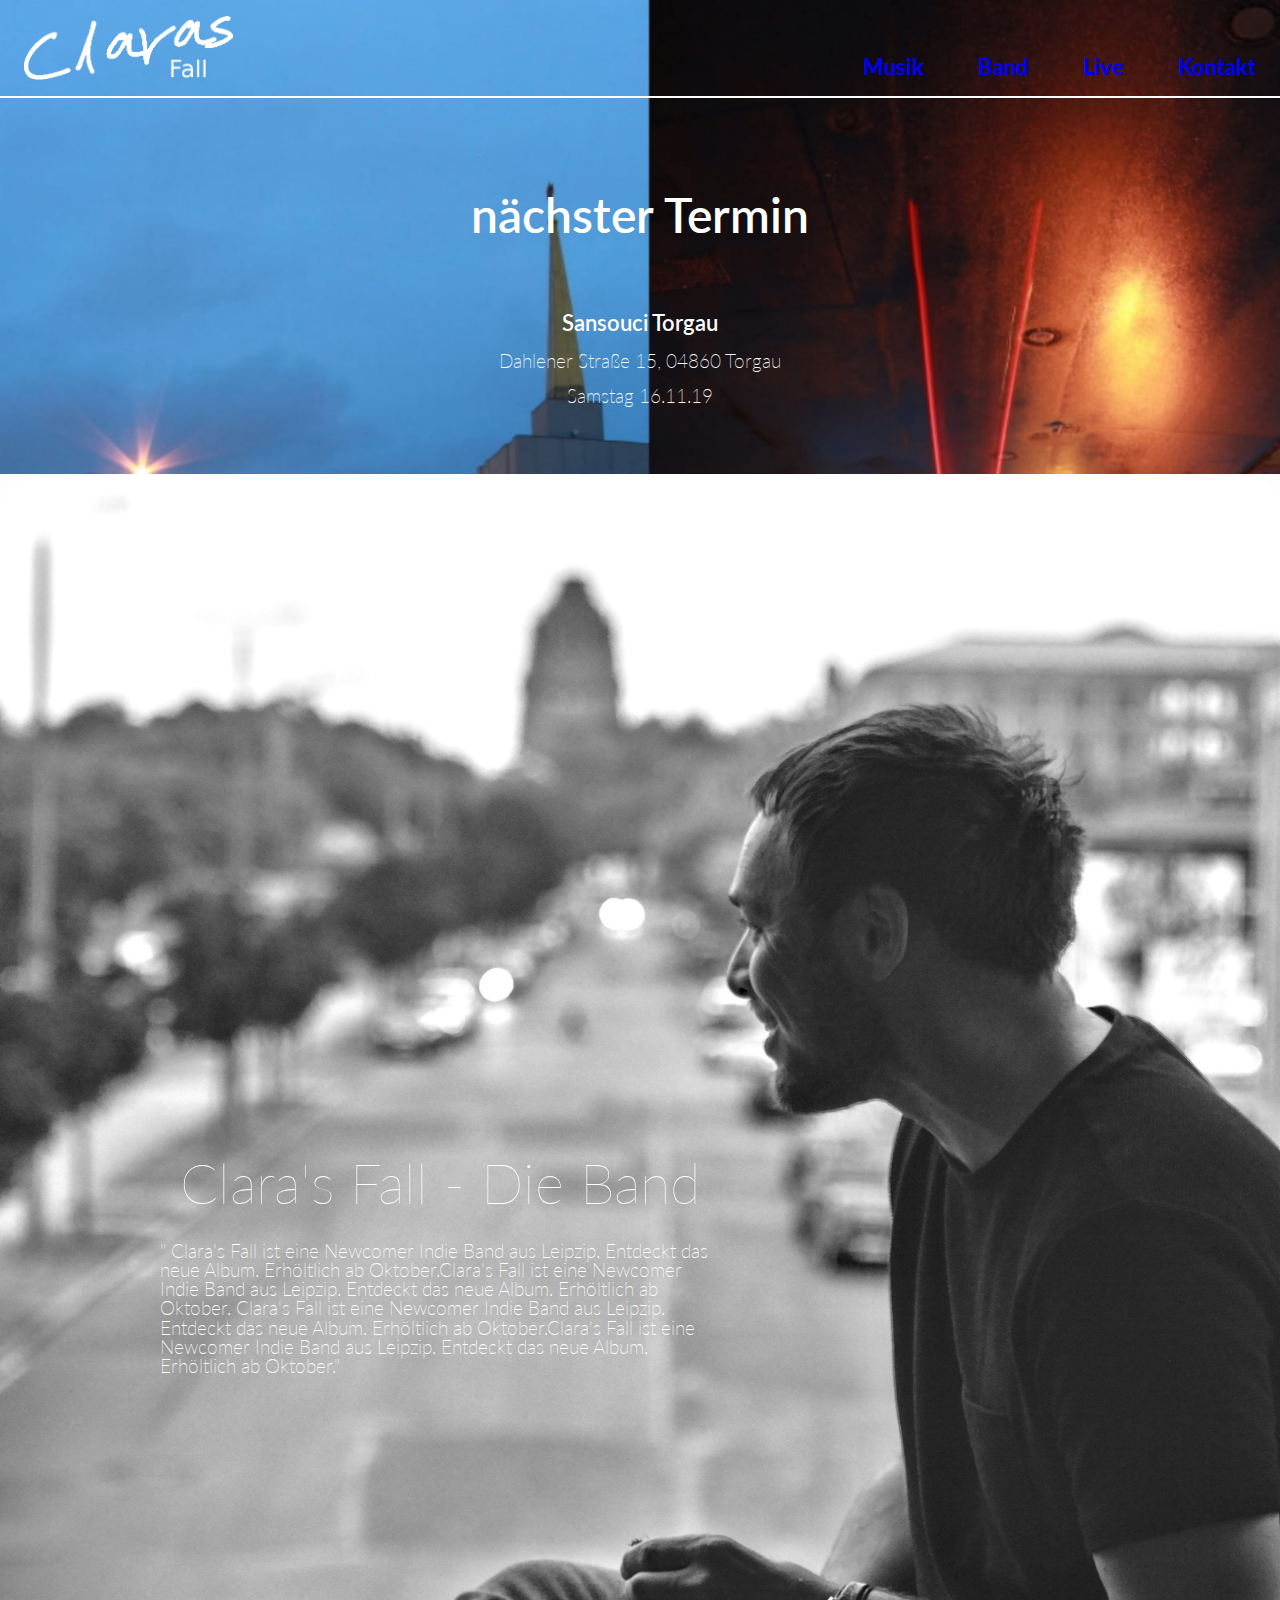
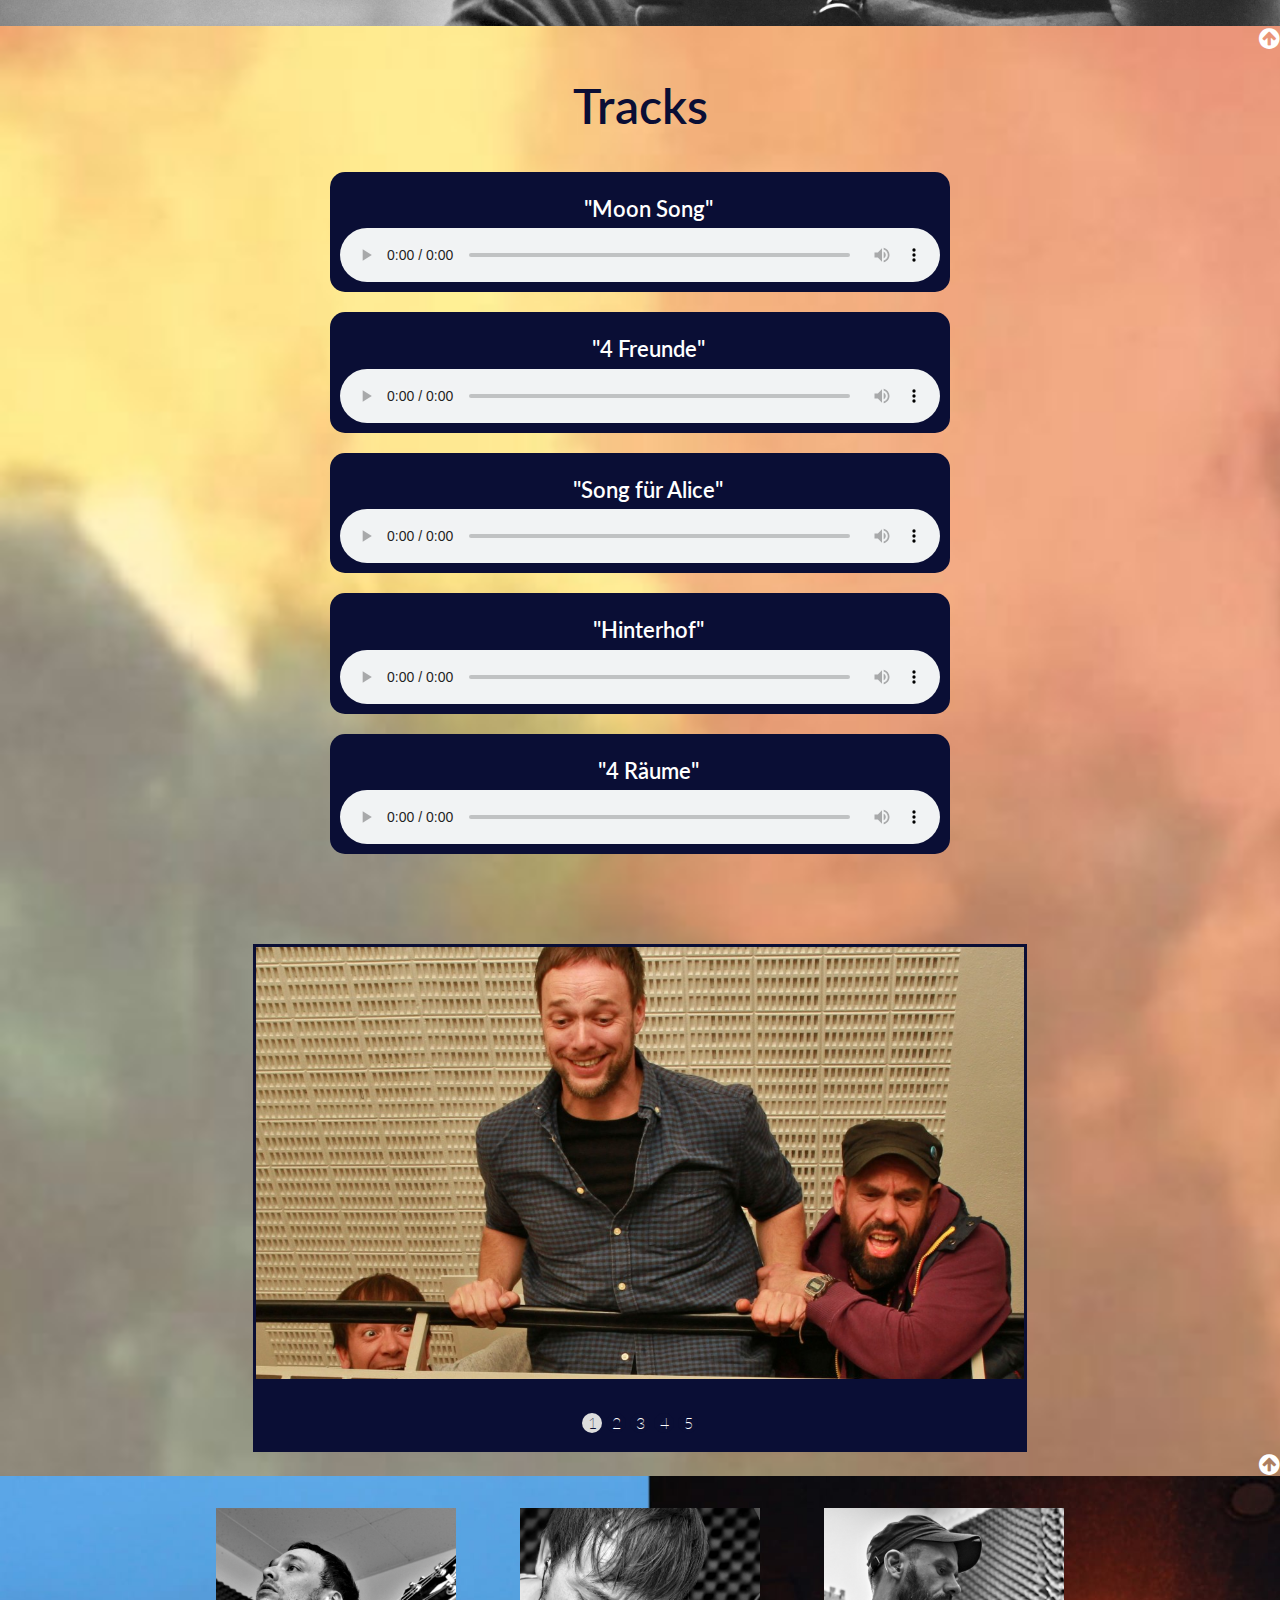
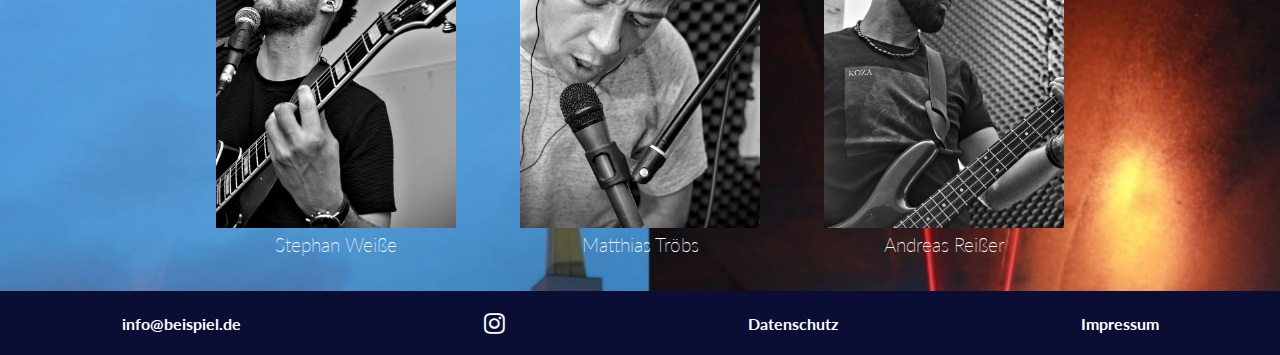
==== commit 227208db: "Add files via upload" ====
--- a/index.html
+++ b/index.html
@@ -47,10 +47,6 @@
                     <h3 id="live">Sansouci Torgau</h3>
                     <p>Dahlener Straße 15, 04860 Torgau</p>
                     <p>Samstag 16.11.19</p>
-                </div>
-              </div>
-              <div class="infocontainersmall">
-                <div class="textsmallright">
                 </div>
               </div>
           </div>
--- a/resources/style.css
+++ b/resources/style.css
@@ -229,6 +229,7 @@
   padding: 0.625rem;
   text-align: center;
 }
+
 }
 
 
@@ -243,8 +244,8 @@
     width: 100%;
     height: auto;
     justify-content: center;
-    padding: 2rem 1.5rem;
-    margin: 5rem;
+    padding: 1rem 1.5rem;
+    margin: 2rem;
   }
 
 .infocontainersmall {
@@ -293,14 +294,17 @@
   }
 
   h2 {
-    margin: 0;
+    margin: 0.5rem;
     font-size: 2rem;
+    font-weight: 600;
   }
   h3 {
-    font-size: 1.0rem;
+    font-size: 1rem;
+    font-weight: 900;
   }
   p {
-    font-size: 0.8rem;
+    font-size: 1rem;
+    font-weight: 600;
   }
 }
 
@@ -527,6 +531,7 @@
   .container3 {
     flex-direction: column;
     height: 10rem;
+    padding: 1rem 0 0 0 ;
   }
 }
 
@@ -556,4 +561,13 @@
     width:15rem;
     padding: 1rem 0.5rem 0.5rem 0.5rem;
   }
-}
+
+  .stephkebild p {
+    font-weight: 600;
+    padding: 2rem 0 0 0 ;
+  }
+
+  .stephkebild img {
+    padding: 1rem 0 0 0;
+  }
+}
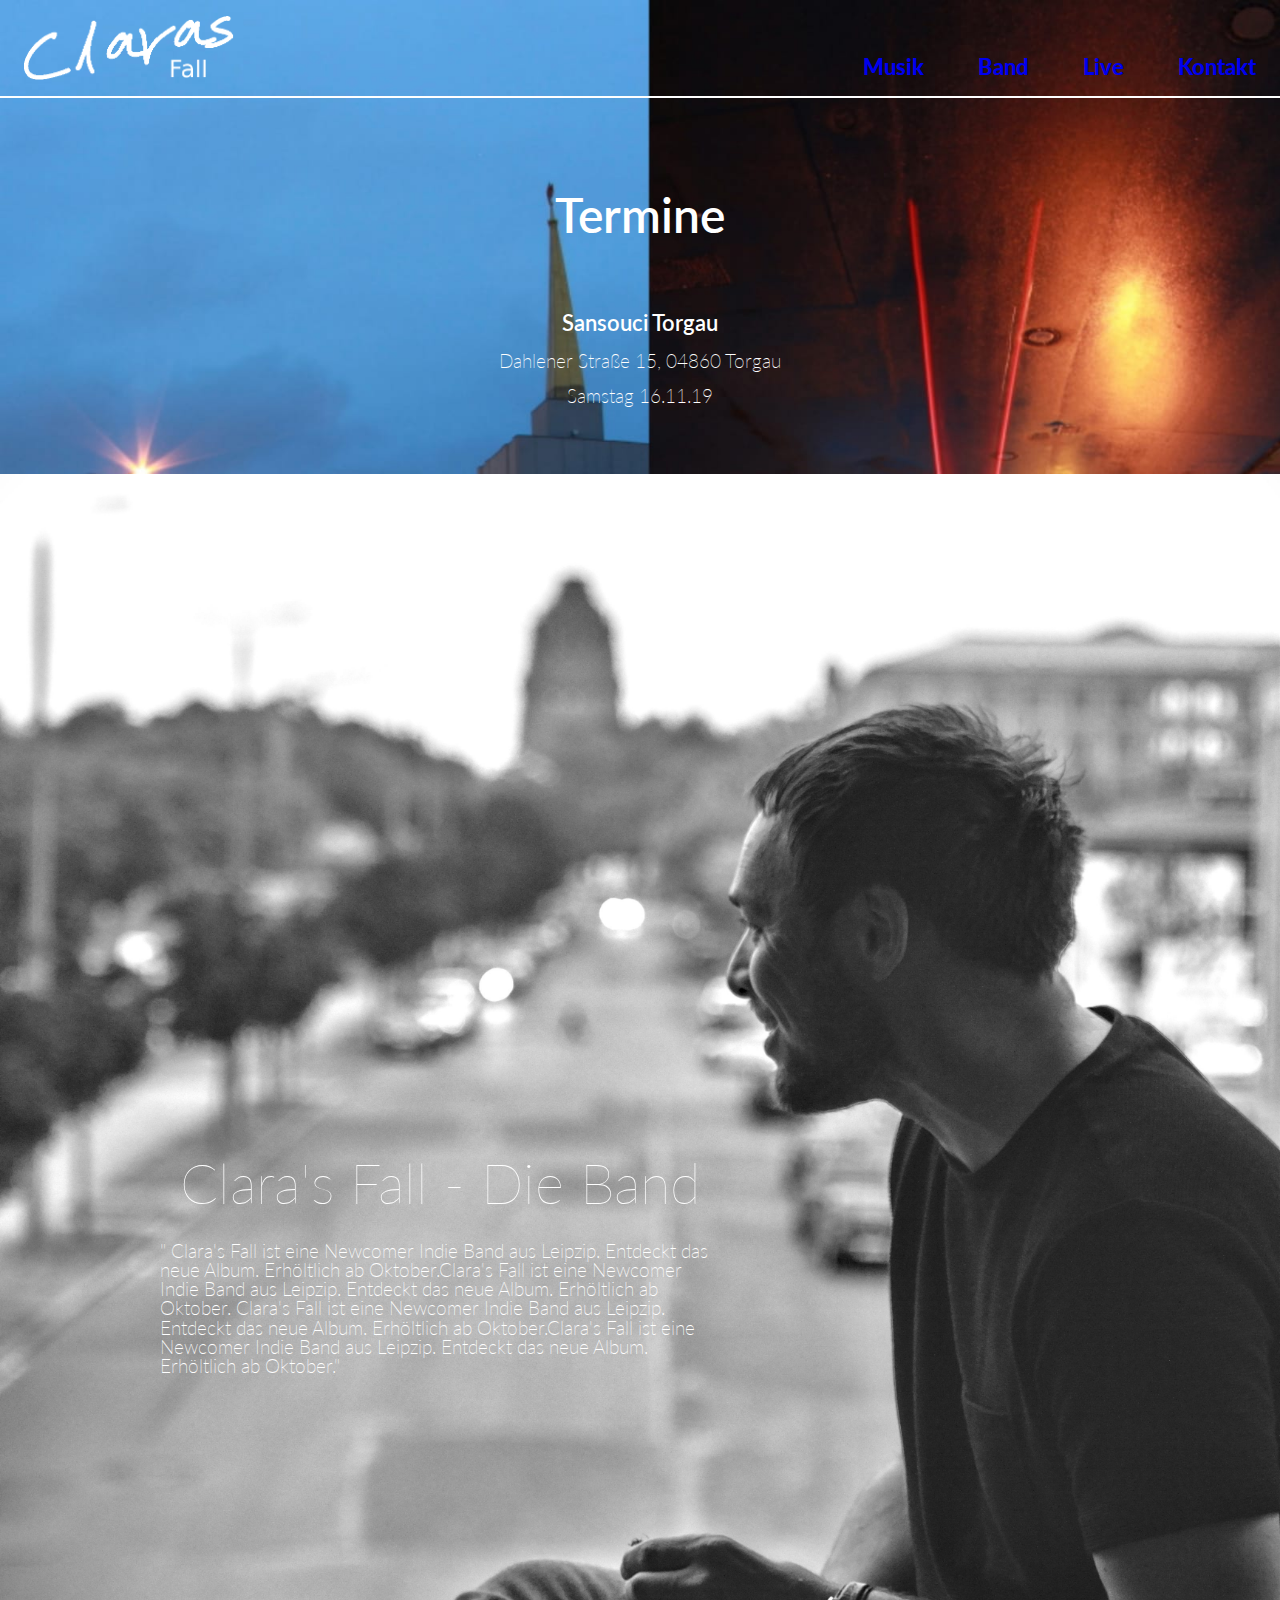
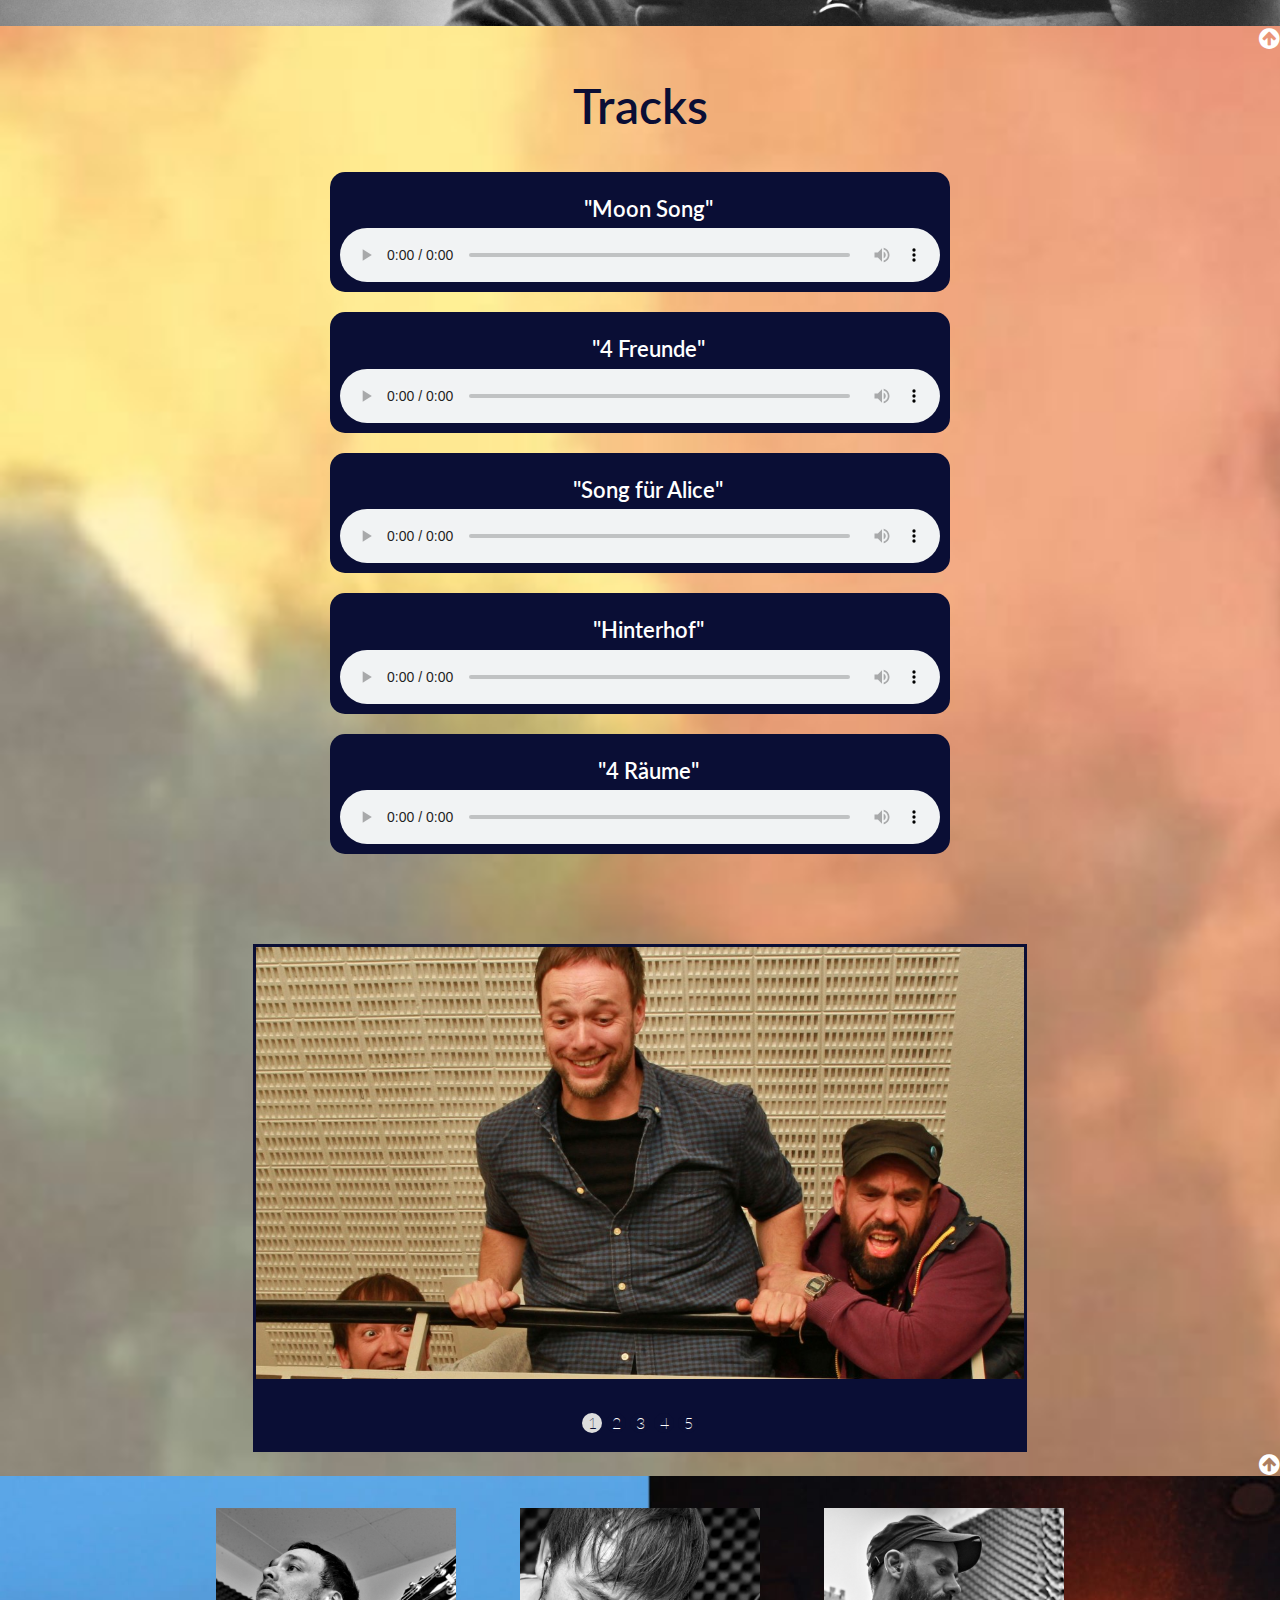
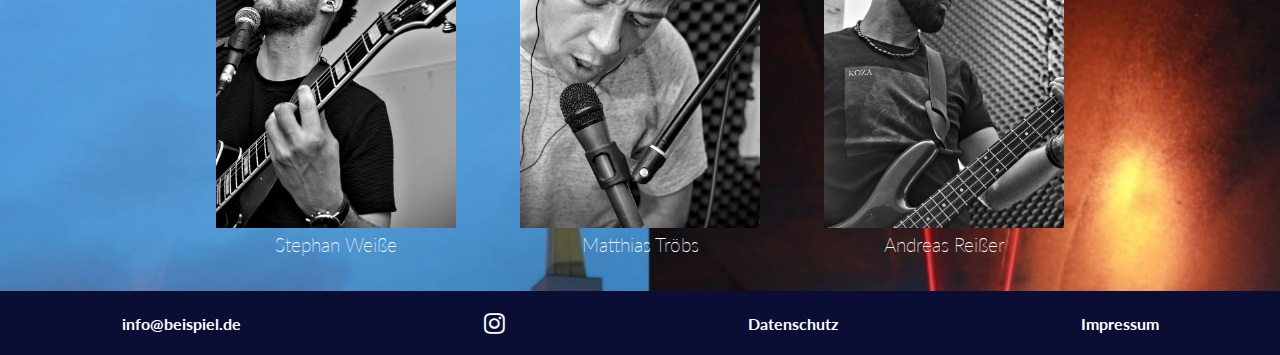
==== commit fdcc61ad: "Add files via upload" ====
--- a/index.html
+++ b/index.html
@@ -39,7 +39,7 @@
           <div class="textright">
             <div class="infocontainersmall">
               <div class="textsmallright">
-                  <h2>nächster Termin</h3>
+                  <h2>Termine</h3>
               </div>
             </div>
               <div class="infocontainersmall">
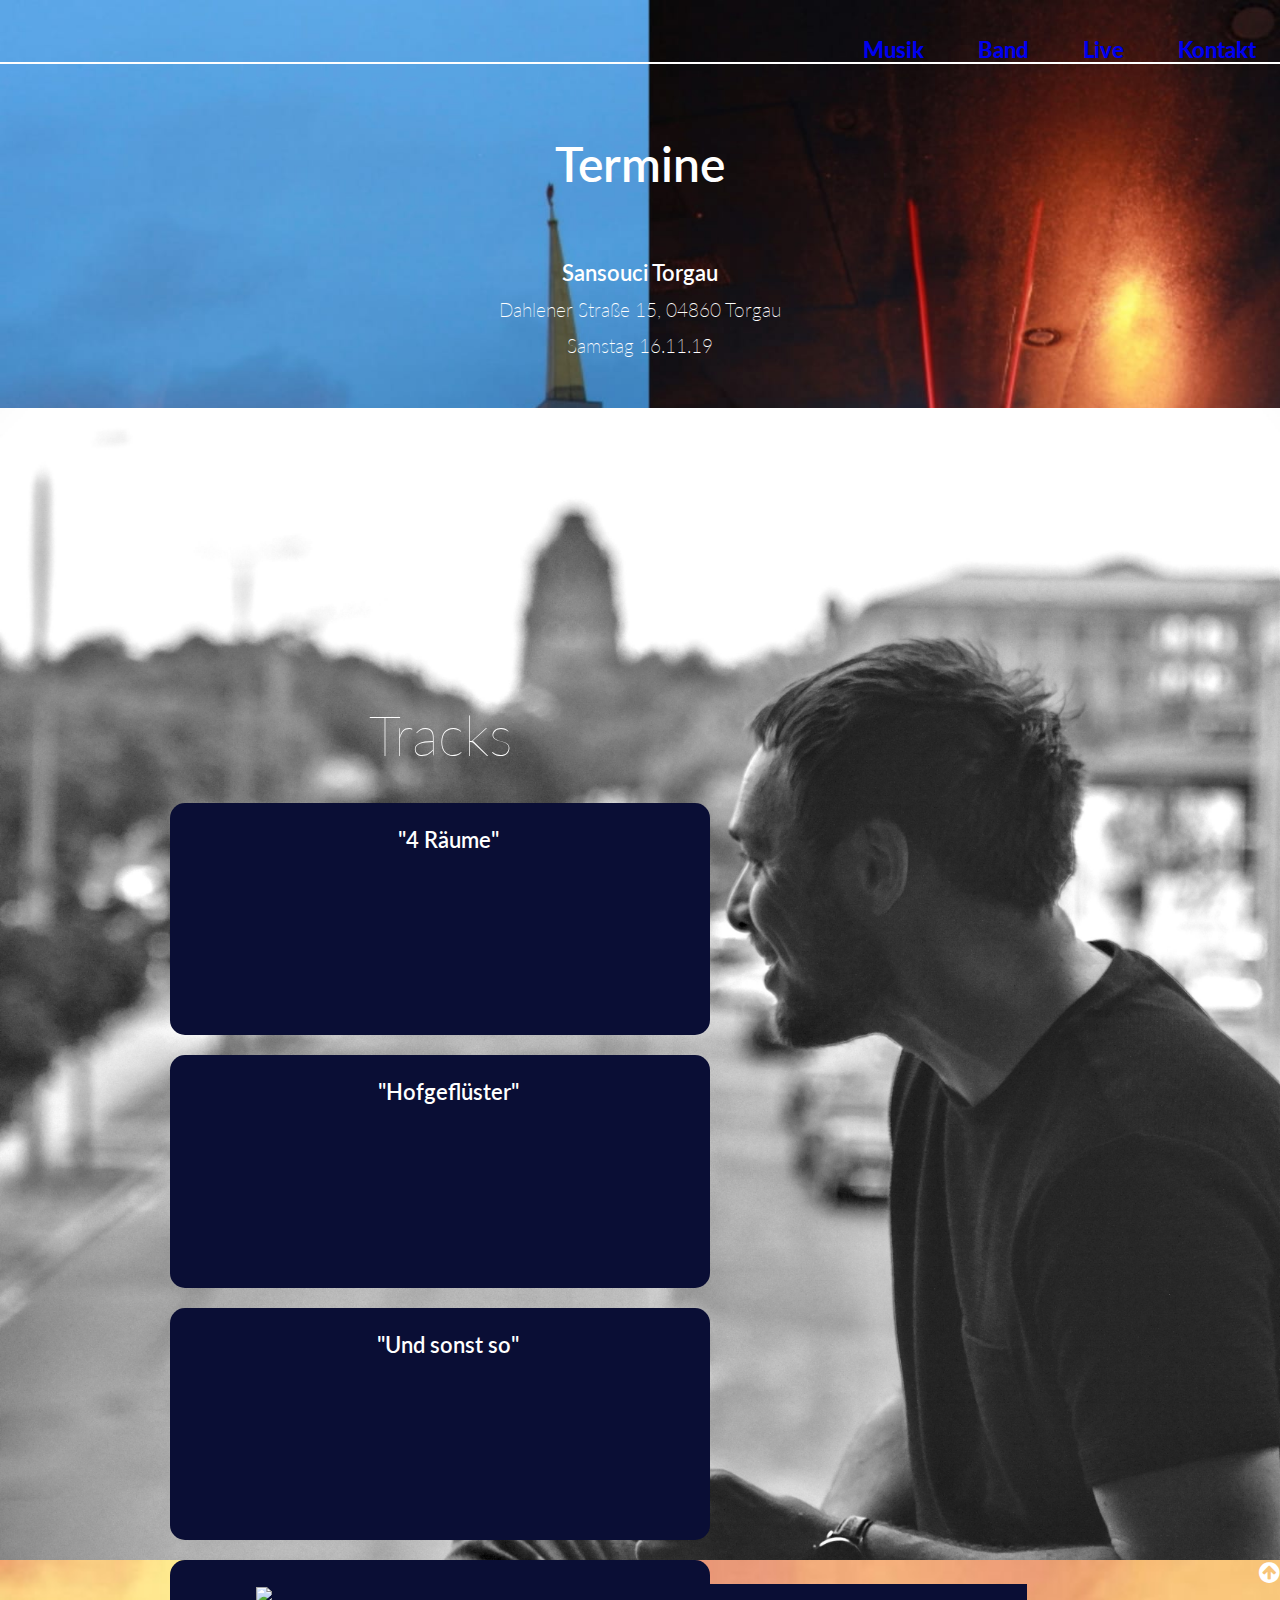
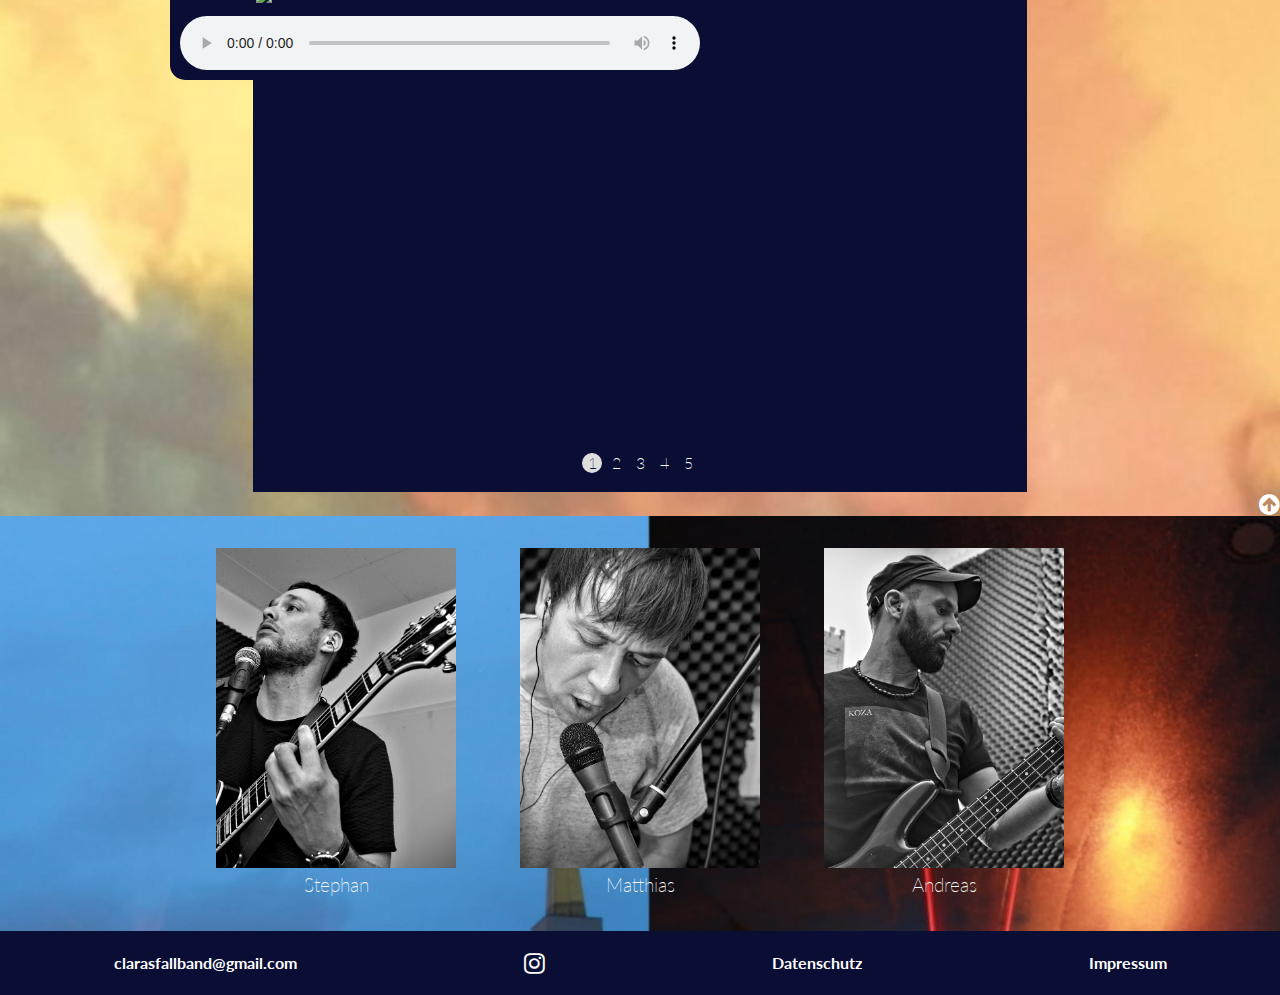
==== commit 58fef8a4: "Add files via upload" ====
--- a/index.html
+++ b/index.html
@@ -26,7 +26,6 @@
     <div class="section2">
       <header>
         <div class="logo">
-          <img src="./resources/Logo_ClarasFall_weiss.png">
         </div>
         <nav class="desktop">
           <span><a href="#tracks">Musik</a></span>
@@ -58,8 +57,25 @@
     <div class="section1">
       <div class="container1">
           <div class="imagecontainerleft">
-             <h1 id="band">Clara's Fall - Die Band</h1>
-             <p>" Clara's Fall ist eine Newcomer Indie Band aus Leipzip. Entdeckt das neue Album. Erhöltlich ab Oktober.Clara's Fall ist eine Newcomer Indie Band aus Leipzip. Entdeckt das neue Album. Erhöltlich ab Oktober. Clara's Fall ist eine Newcomer Indie Band aus Leipzip. Entdeckt das neue Album. Erhöltlich ab Oktober.Clara's Fall ist eine Newcomer Indie Band aus Leipzip. Entdeckt das neue Album. Erhöltlich ab Oktober."</p>
+             <h1 id="band">Tracks</h1>
+             <div class="course">
+               <h3>"4 Räume"</h3>
+               <iframe width="100%" height="166" scrolling="no" frameborder="no" allow="autoplay" src="https://w.soundcloud.com/player/?url=https%3A//api.soundcloud.com/tracks/715104733%3Fsecret_token%3Ds-uCRSe&color=%23ff5500&auto_play=false&hide_related=false&show_comments=true&show_user=true&show_reposts=false&show_teaser=true"></iframe>
+             </div>
+             <div class="course">
+               <h3>"Hofgeflüster"</h3>
+               <iframe width="100%" height="166" scrolling="no" frameborder="no" allow="autoplay" src="https://w.soundcloud.com/player/?url=https%3A//api.soundcloud.com/tracks/715104718%3Fsecret_token%3Ds-IFXPC&color=%23ff5500&auto_play=false&hide_related=false&show_comments=true&show_user=true&show_reposts=false&show_teaser=true"></iframe>
+               </audio>
+             </div>
+             <div class="course">
+               <h3>"Und sonst so"</h3>
+               <iframe width="100%" height="166" scrolling="no" frameborder="no" allow="autoplay" src="https://w.soundcloud.com/player/?url=https%3A//api.soundcloud.com/tracks/715104703%3Fsecret_token%3Ds-cPcEu&color=%23ff5500&auto_play=false&hide_related=false&show_comments=true&show_user=true&show_reposts=false&show_teaser=true"></iframe>
+             </div>
+             <div class="course">
+               <h3>"Tante Ilse"</h3>
+               <audio id="audio_with_controls" controls src="https://soundcloud.com/clara-fall-279691143/claras-fall-ep-2019-04-tante" type="audio/mp3">
+               </audio>
+             </div>
           </div>
         </div>
     </div>
@@ -71,36 +87,6 @@
           <div class="zurück">
            <span class="dontshowmobile"><a href="#"><i class="fa fa-arrow-circle-up" style="font-size: 1.5rem;color:#FFFFFF;"></i></a></span>
           </div>
-          <div class="headline">
-             <h2 id="tracks">Tracks</h2>
-          </div>
-          <div class="courses">
-              <div class="course">
-                <h3>"Moon Song"</h3>
-                <audio id="audio_with_controls" controls src="./resources/4raeume.mp3" type="audio/mp3">
-                </audio>
-              </div>
-              <div class="course">
-                <h3>"4 Freunde"</h3>
-                <audio id="audio_with_controls" controls src="./resources/4raeume.mp3" type="audio/mp3">
-                </audio>
-              </div>
-              <div class="course">
-                <h3>"Song für Alice"</h3>
-                <audio id="audio_with_controls" controls src="./resources/4raeume.mp3" type="audio/mp3">
-                </audio>
-              </div>
-              <div class="course">
-                <h3>"Hinterhof"</h3>
-                <audio id="audio_with_controls" controls src="./resources/4raeume.mp3" type="audio/mp3">
-                </audio>
-              </div>
-              <div class="course">
-                <h3>"4 Räume"</h3>
-                <audio id="audio_with_controls" controls src="./resources/4raeume.mp3" type="audio/mp3">
-                </audio>
-              </div>
-      </div>
 
       <!-- Mobile Div-->
 
@@ -123,7 +109,7 @@
               <ul class="sliderElements">
                   <li>
                       <figure>
-                          <img src="./resources/Fotos/Stephkemussweg.jpg" alt="Stephkemussweg" height="200" width="600">
+                        <img src="./resources/Fotos/Super_viking.jpg" alt="Super_Viking" height="200" width="600">
                       </figure>
                   </li>
                   <li>
@@ -143,7 +129,7 @@
                   </li>
                   <li>
                       <figure>
-                          <img src="./resources/Fotos/Super_viking.jpg" alt="Super_Viking" height="200" width="600">
+                          <img src="./resources/Fotos/Stephkemussweg.jpg" alt="Stephkemussweg" height="200" width="600">
                       </figure>
                   </li>
               </ul>
@@ -168,15 +154,15 @@
               <div class="Stephke">
                   <div class="stephkebild">
                     <img src="./resources/Fotos/Stephke_singt.jpg" alt="Stephke singt">
-                    <p>Stephan Weiße</p>
+                    <p>Stephan</p>
                   </div>
                   <div class="stephkebild">
                     <img src="./resources/Fotos/Matze_singt.jpg" alt="Matze_singt">
-                    <p>Matthias Tröbs</p>
+                    <p>Matthias</p>
                   </div>
                   <div class="stephkebild">
                     <img src="./resources/Fotos/Andreas_spielt.jpg" alt="Andreas spielt">
-                    <p>Andreas Reißer</p>
+                    <p>Andreas</p>
                   </div>
               </div>
             </div>
@@ -185,7 +171,7 @@
       <!-- Footer-->
 
       <div  id="kontakt" class="container3">
-        <span>info@beispiel.de</span>
+        <span>clarasfallband@gmail.com</span>
         <a href="https://www.instagram.com/explore/tags/clarasfall/?hl=de"><i class="fa fa-instagram" style="font-size: 1.5rem;color:#FFFFFF;"></i></a>
         <span>Datenschutz</span>
         <span>Impressum</span>
--- a/resources/style.css
+++ b/resources/style.css
@@ -244,8 +244,8 @@
     width: 100%;
     height: auto;
     justify-content: center;
-    padding: 1rem 1.5rem;
-    margin: 2rem;
+    padding: 1rem 0;
+    margin: 1rem 0;
   }
 
 .infocontainersmall {
@@ -295,8 +295,8 @@
 
   h2 {
     margin: 0.5rem;
-    font-size: 2rem;
-    font-weight: 600;
+    font-size: 2.5rem;
+    font-weight: 50;
   }
   h3 {
     font-size: 1rem;
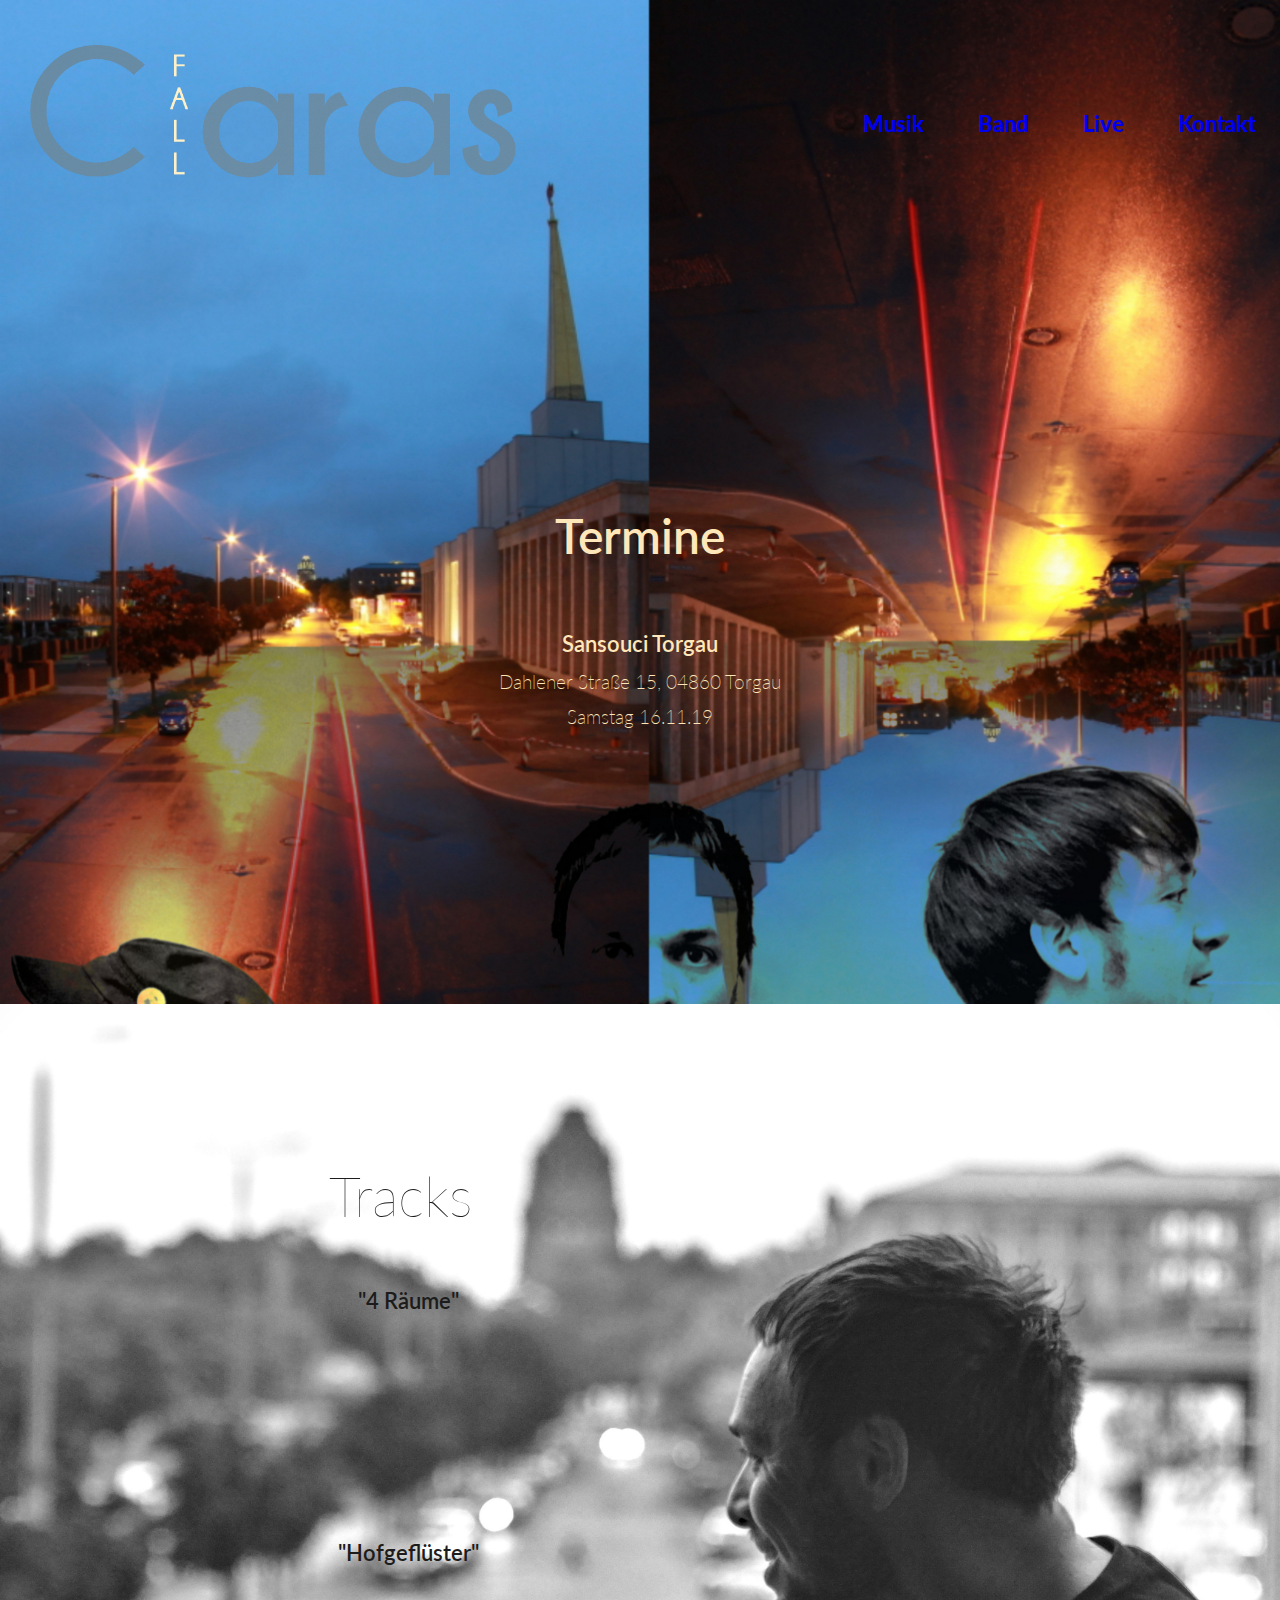
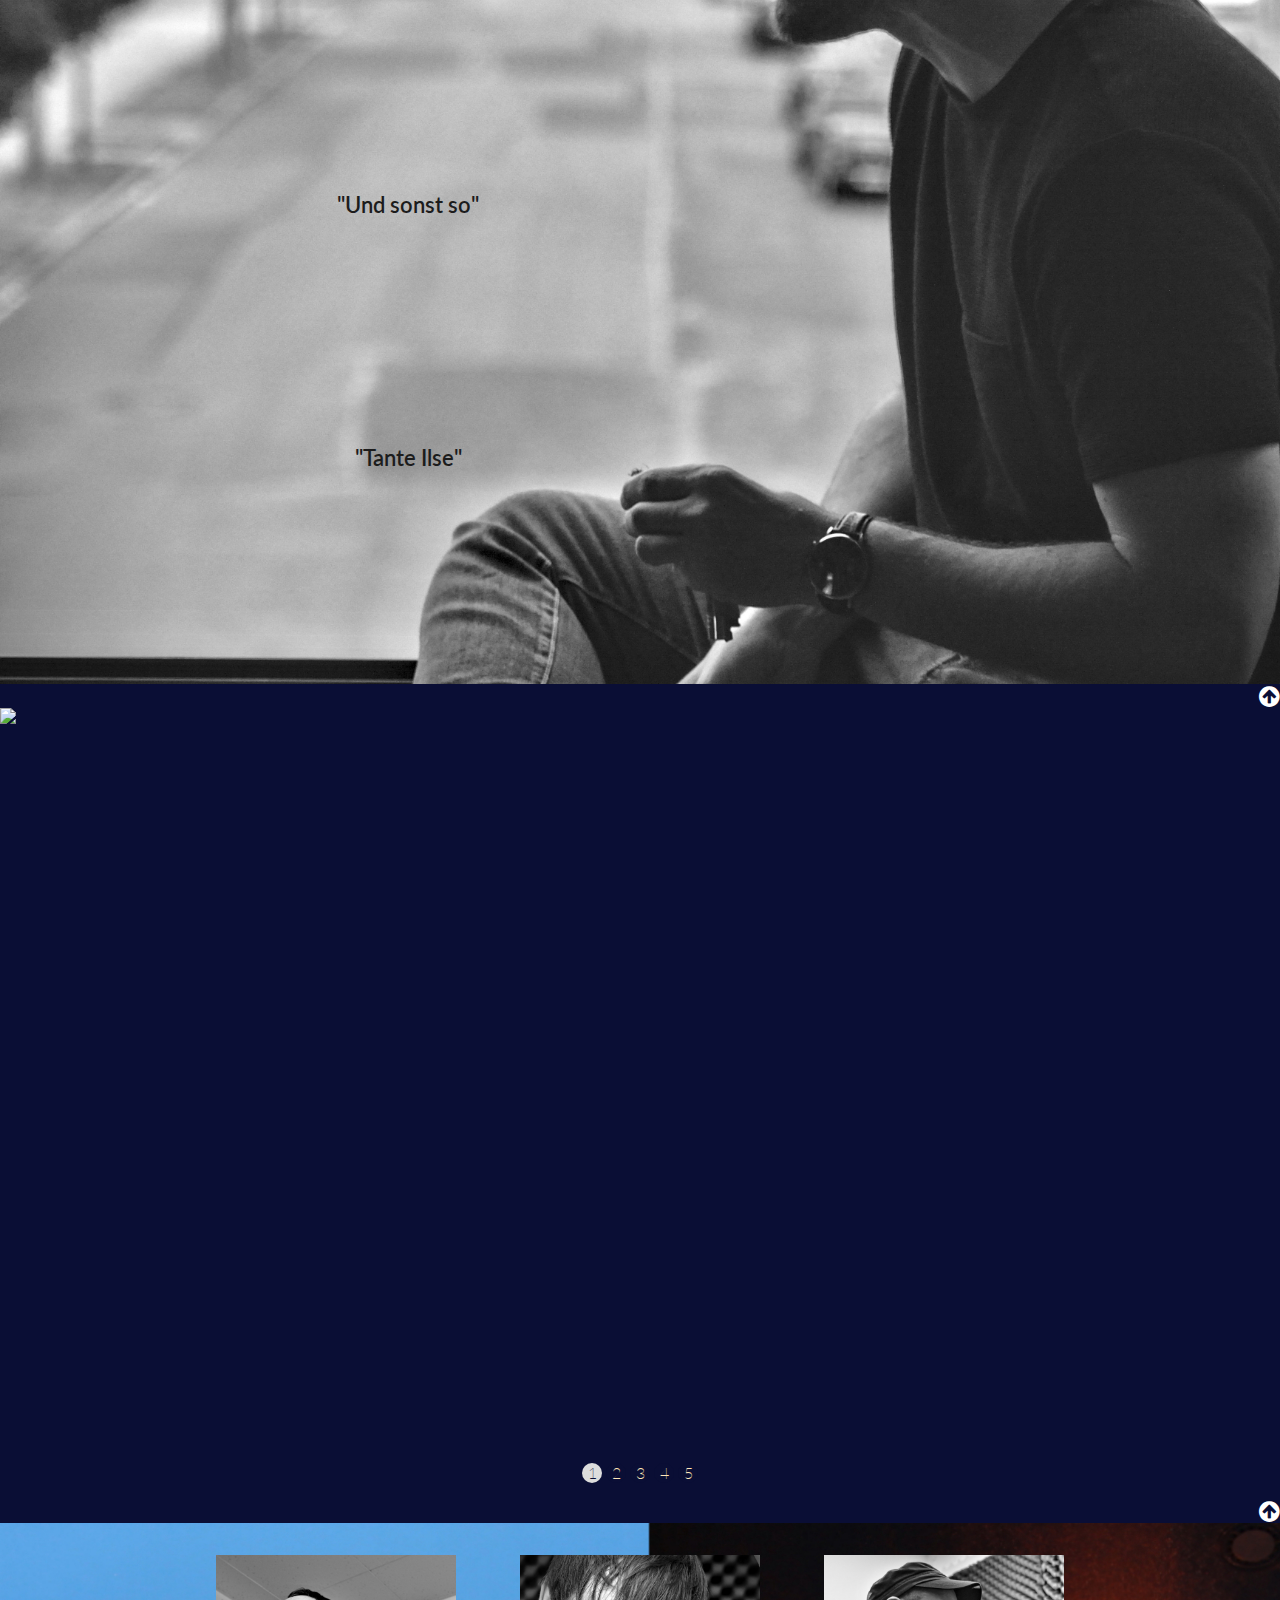
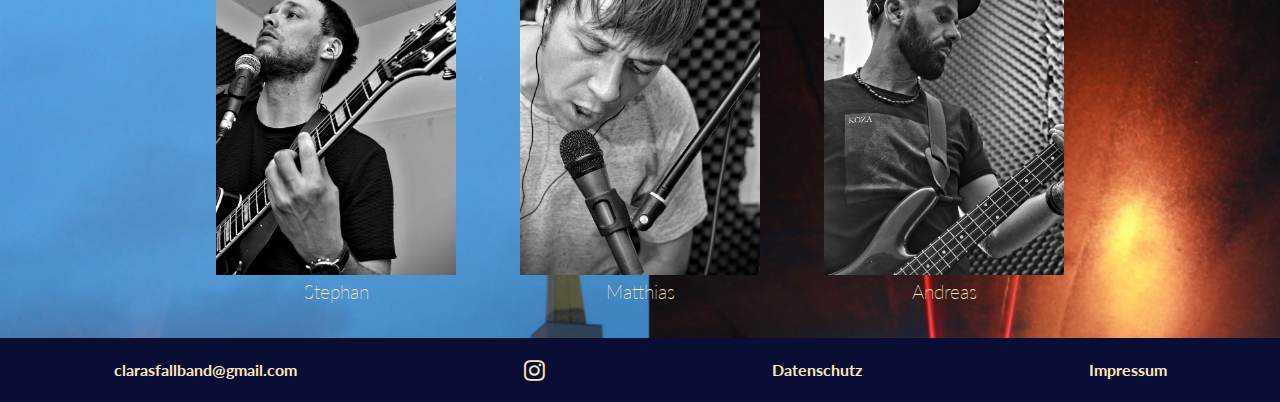
==== commit 5e089145: "Add files via upload" ====
--- a/index.html
+++ b/index.html
@@ -26,6 +26,7 @@
     <div class="section2">
       <header>
         <div class="logo">
+          <img src="./resources/Fotos/logoklein.png" alt="logo">
         </div>
         <nav class="desktop">
           <span><a href="#tracks">Musik</a></span>
@@ -38,12 +39,12 @@
           <div class="textright">
             <div class="infocontainersmall">
               <div class="textsmallright">
-                  <h2>Termine</h3>
+                  <h2 id="live">Termine</h3>
               </div>
             </div>
               <div class="infocontainersmall">
                 <div class="textsmallright">
-                    <h3 id="live">Sansouci Torgau</h3>
+                    <h3>Sansouci Torgau</h3>
                     <p>Dahlener Straße 15, 04860 Torgau</p>
                     <p>Samstag 16.11.19</p>
                 </div>
@@ -57,7 +58,7 @@
     <div class="section1">
       <div class="container1">
           <div class="imagecontainerleft">
-             <h1 id="band">Tracks</h1>
+             <h1 id="tracks">Tracks</h1>
              <div class="course">
                <h3>"4 Räume"</h3>
                <iframe width="100%" height="166" scrolling="no" frameborder="no" allow="autoplay" src="https://w.soundcloud.com/player/?url=https%3A//api.soundcloud.com/tracks/715104733%3Fsecret_token%3Ds-uCRSe&color=%23ff5500&auto_play=false&hide_related=false&show_comments=true&show_user=true&show_reposts=false&show_teaser=true"></iframe>
@@ -73,8 +74,7 @@
              </div>
              <div class="course">
                <h3>"Tante Ilse"</h3>
-               <audio id="audio_with_controls" controls src="https://soundcloud.com/clara-fall-279691143/claras-fall-ep-2019-04-tante" type="audio/mp3">
-               </audio>
+               <iframe width="100%" height="166" scrolling="no" frameborder="no" allow="autoplay" src="https://w.soundcloud.com/player/?url=https%3A//api.soundcloud.com/tracks/715104571%3Fsecret_token%3Ds-iOLYw&color=%23ff5500&auto_play=false&hide_related=false&show_comments=true&show_user=true&show_reposts=false&show_teaser=true"></iframe>
              </div>
           </div>
         </div>
@@ -90,10 +90,12 @@
 
       <!-- Mobile Div-->
 
-      <div class="mobile">
+      <div class="mobile" id="live">
          <img src="./resources/Fotos/Völki+Ego.jpg" alt="Völki" width=100%>
-         <h1 id="band">Clara's Fall - Band</h1>
-         <p>" Clara's Fall ist eine Newcomer Indie Band aus Leipzip. Entdeckt das neue Album. Erhöltlich ab Oktober.Clara's Fall ist eine Newcomer Indie Band aus Leipzip. Entdeckt das neue Album. Erhöltlich ab Oktober. Clara's Fall ist eine Newcomer Indie Band aus Leipzip. Entdeckt das neue Album. Erhöltlich ab Oktober.Clara's Fall ist eine Newcomer Indie Band aus Leipzip. Entdeckt das neue Album. Erhöltlich ab Oktober."</p>
+         <iframe width="100%" height="166" scrolling="no" frameborder="no" allow="autoplay" src="https://w.soundcloud.com/player/?url=https%3A//api.soundcloud.com/tracks/715104703%3Fsecret_token%3Ds-cPcEu&color=%23ff5500&auto_play=false&hide_related=false&show_comments=true&show_user=true&show_reposts=false&show_teaser=true"></iframe>
+         <iframe width="100%" height="166" scrolling="no" frameborder="no" allow="autoplay" src="https://w.soundcloud.com/player/?url=https%3A//api.soundcloud.com/tracks/715104703%3Fsecret_token%3Ds-cPcEu&color=%23ff5500&auto_play=false&hide_related=false&show_comments=true&show_user=true&show_reposts=false&show_teaser=true"></iframe>
+         <iframe width="100%" height="166" scrolling="no" frameborder="no" allow="autoplay" src="https://w.soundcloud.com/player/?url=https%3A//api.soundcloud.com/tracks/715104703%3Fsecret_token%3Ds-cPcEu&color=%23ff5500&auto_play=false&hide_related=false&show_comments=true&show_user=true&show_reposts=false&show_teaser=true"></iframe>
+         <iframe width="100%" height="166" scrolling="no" frameborder="no" allow="autoplay" src="https://w.soundcloud.com/player/?url=https%3A//api.soundcloud.com/tracks/715104703%3Fsecret_token%3Ds-cPcEu&color=%23ff5500&auto_play=false&hide_related=false&show_comments=true&show_user=true&show_reposts=false&show_teaser=true"></iframe>
       </div>
 
       <!-- Slider-->
@@ -149,7 +151,7 @@
 
           <!-- Bandmitglieder-->
 
-          <div class="section2">
+          <div class="section2" id="band">
             <div class="container">
               <div class="Stephke">
                   <div class="stephkebild">
@@ -172,7 +174,7 @@
 
       <div  id="kontakt" class="container3">
         <span>clarasfallband@gmail.com</span>
-        <a href="https://www.instagram.com/explore/tags/clarasfall/?hl=de"><i class="fa fa-instagram" style="font-size: 1.5rem;color:#FFFFFF;"></i></a>
+        <a href="https://www.instagram.com/clarasfallfetzt/?hl=de"><i class="fa fa-instagram" style="font-size: 1.5rem;color:#FFE7BA;"></i></a>
         <span>Datenschutz</span>
         <span>Impressum</span>
       </div>
--- a/resources/style.css
+++ b/resources/style.css
@@ -48,17 +48,15 @@
   width: 100%;
   height: auto;
   font-family: "Lato", sans-serif;
-  border-style: solid;
-  border-width: 0 0 0.125rem 0;
-  border-color: #FFFFFF;
+
 }
 
 header a:link {
   color:#0FFFFFF;text-decoration: none;
 }
-header a:active {color:#FFFFFF;text-decoration: none;}
-header a:visited {color:#FFFFFF;text-decoration: none;}
-header a:hover {color:#FFFFFF;text-decoration: underline; }
+header a:active {color:#FFE7BA;text-decoration: none;}
+header a:visited {color:#FFE7BA;text-decoration: none;}
+header a:hover {color:#FFE7BA;text-decoration: underline; }
 
 
 .logo {
@@ -68,8 +66,9 @@
   flex-grow: 1;
 }
 
-.logo img {
-  height: 4rem;
+.logo img{
+
+width: 32rem;
 }
 
 nav {
@@ -126,15 +125,15 @@
 .section1 .imagecontainerleft  {
   display: flex;
   flex-direction: column;
-  padding: 28rem 35rem 3rem 10rem;
-  width: 60%;
+  margin: 10rem 40rem 3rem 10rem;
+  width: 40%;
+  color: #1C1C1C;
 }
 
 /* Main Section 2*/
 
 
 .container {
-  width: 100%;
   margin: 0 auto;
   display: flex;
   align-items: center;
@@ -158,11 +157,11 @@
 
 .section1 {
   display: flex;
-  height: 72rem;
+  height: 80rem;
   width: 100%;
   background-image: url("./Fotos/Völki+Ego.jpg");
   background-size: 100% auto;
-  color: #FFFFFF;
+  color: #FFE7BA;
 }
 @media only screen and (max-width: 1000px) {
 
@@ -186,9 +185,10 @@
 }
 
 .section2 {
-  display: flex;
-  width: 100%;
-  color: #FFFFFF;
+  width: 100%;
+  height: auto;
+  display: flex;
+  color: #FFE7BA;
   flex-direction: column;
   justify-content: center;
   background-image: url("./Fotos/Startbild.jpg");
@@ -228,10 +228,10 @@
 .imagecontainerleft h1, p {
   padding: 0.625rem;
   text-align: center;
-}
-
-}
-
+
+}
+
+}
 
 .imageleft {
   width: 100%;
@@ -241,14 +241,62 @@
 .textright {
     display: flex;
     flex-direction: column;
-    width: 100%;
-    height: auto;
     justify-content: center;
     padding: 1rem 0;
-    margin: 1rem 0;
-  }
+    margin: 40rem;
+  }
+
+
+  @media only screen and (max-width: 2000px) {
+
+    .textright{
+      width:80%;
+      display: flex;
+      flex-direction: column;
+      justify-content: center;
+      padding: 1rem 0;
+      margin: 15.1rem;
+  }
+}
+
+@media only screen and (max-width: 1066px) {
+
+  .textright{
+    width:80%;
+    display: flex;
+    flex-direction: column;
+    justify-content: center;
+    padding: 1rem 0;
+    margin: 12rem;
+}
+}
+
+@media only screen and (max-width: 854px) {
+
+  .textright{
+    width:80%;
+    display: flex;
+    flex-direction: column;
+    justify-content: center;
+    padding: 1rem 0;
+    margin: 5.2rem;
+}
+}
+
+@media only screen and (max-width: 455px) {
+
+  .textright{
+    width:80%;
+    display: flex;
+    flex-direction: column;
+    justify-content: center;
+    padding: 1rem 0;
+    margin: 2rem;
+}
+}
 
 .infocontainersmall {
+  width: 100%;
   display: flex;
   justify-content: center;
   align-items: center;
@@ -256,7 +304,7 @@
 }
 
 .textsmallright {
-  width: 65%;
+  width: 100%;
   text-align: center;
   padding:0.8rem;
 }
@@ -276,6 +324,7 @@
 @media only screen and (max-width: 1000px) {
 
   .infocontainersmall {
+    width: 100%;
     display: flex;
     flex-direction: column;
     justify-content: center;
@@ -284,7 +333,7 @@
   }
 
   .textsmallright {
-    width: 50%;
+    width: 100%;
     padding: 0;
   }
 
@@ -330,9 +379,7 @@
 
 .cssSlider {
     overflow-x: hidden;
-    width: 60%;
-    border: solid 0.2rem;
-    background-color: #0A0E35;
+    width: 100%;
 }
 
 .sliderElements {
@@ -413,7 +460,7 @@
     display: block;
     cursor: pointer;
     background: #0A0E35;
-    color: #FFFFFF;
+    color: #FFE7BA;
 }
 
 .sliderControls label:hover,
@@ -459,8 +506,7 @@
 .section3 {
   display: flex;
   width: 100%;
-  background-image: url("./Bild.jpg");
-  background-size: cover;
+  background-color: #0A0E35;
   color: #0A0E35;
 }
 
@@ -468,7 +514,7 @@
 
   .section3 {
     background-color: #0A0E35;
-    color: #FFFFFF;
+    color: #FFE7BA;
   }
   .dontshowmobile {
     display: none;
@@ -494,13 +540,13 @@
   flex-direction: column;
   padding: 0.625rem;
   margin: 0.625rem;
-  background-color: #0A0E35;
   border-radius: 0.9375rem;
 }
 
 .course h3 {
   margin-left: 1rem;
-  color: #FFFFFF;
+  color: #1C1C1C;
+  font-style: bold;
 }
 
 #audio_with_controls {
@@ -521,7 +567,7 @@
 }
 
 .container3 span {
-  color: #FFFFFF;
+  color: #FFE7BA;
   font-size: 1rem;
   font-weight: bold;
 }
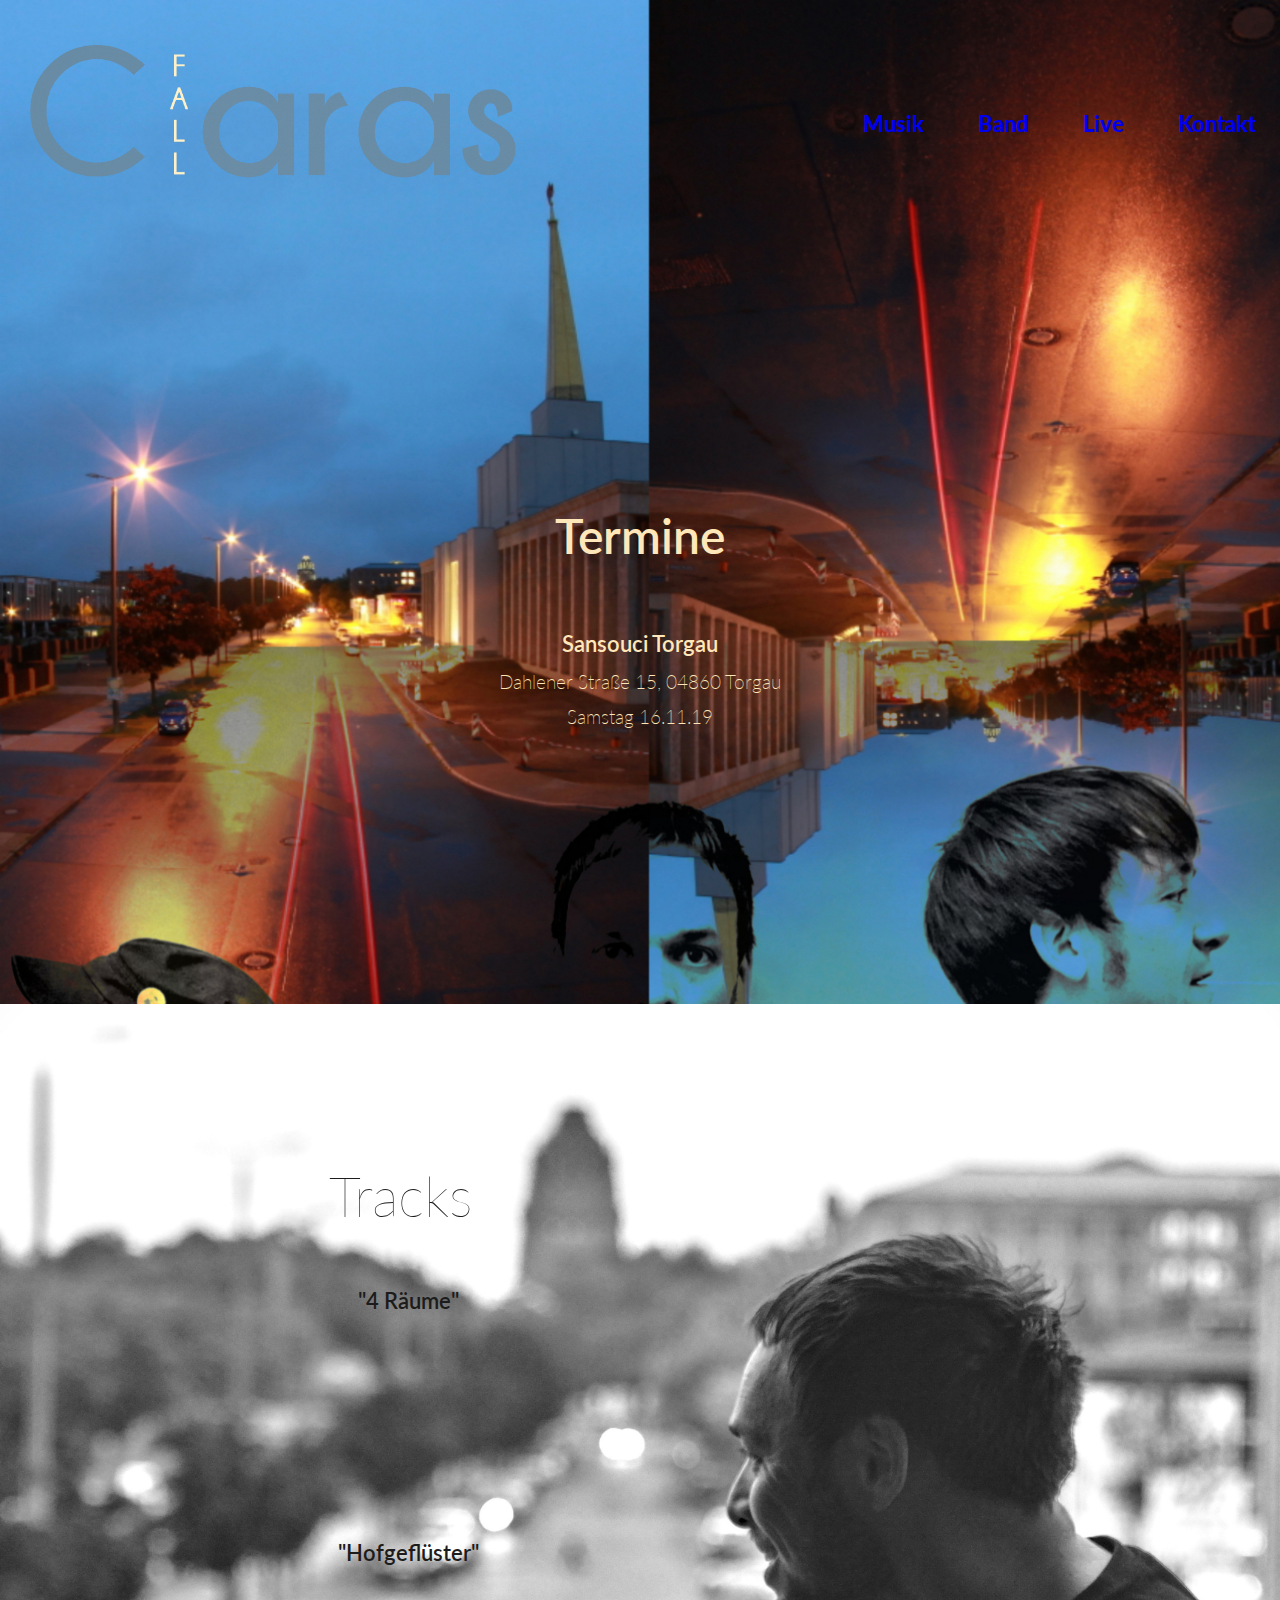
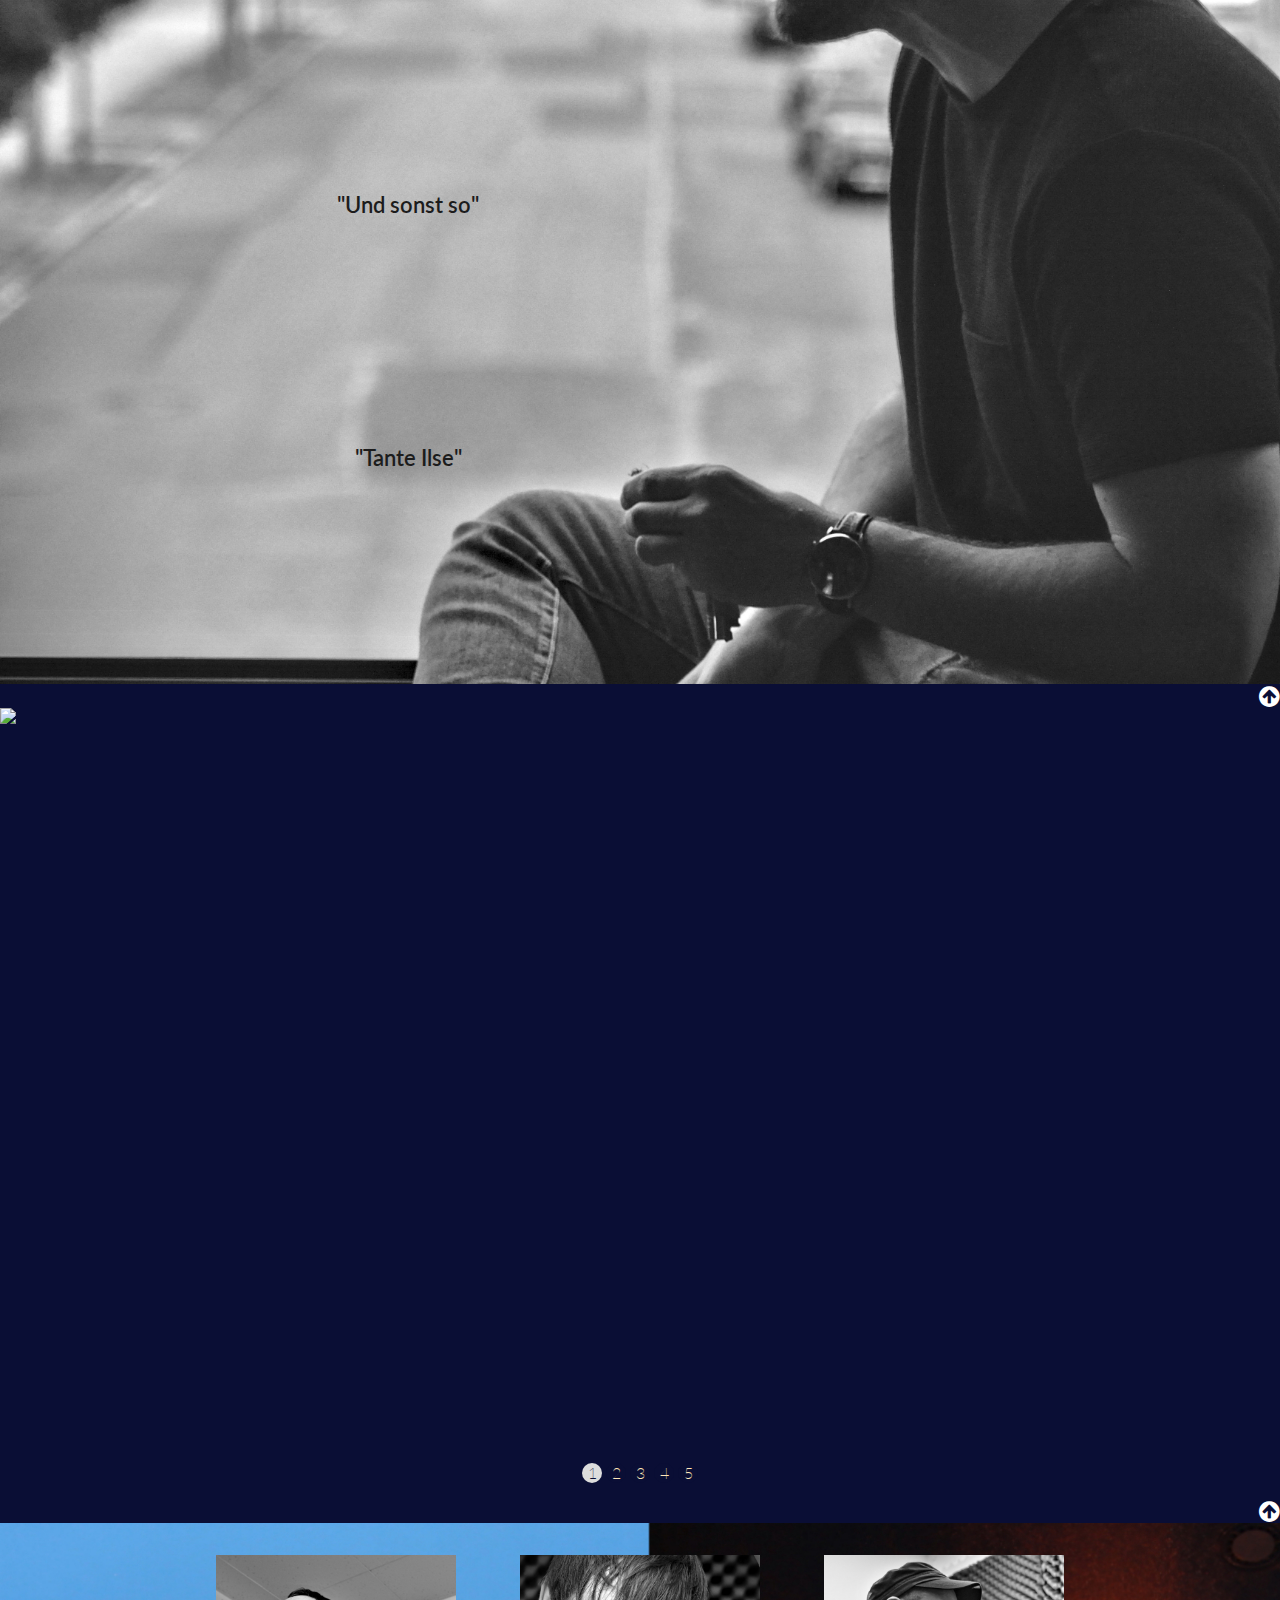
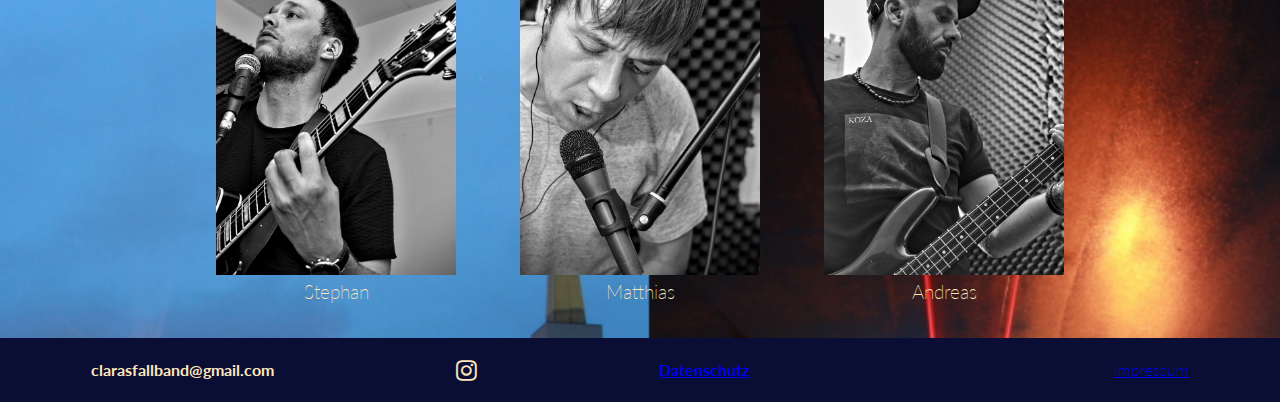
==== commit ee7faaf1: "Add files via upload" ====
--- a/index.html
+++ b/index.html
@@ -175,8 +175,8 @@
       <div  id="kontakt" class="container3">
         <span>clarasfallband@gmail.com</span>
         <a href="https://www.instagram.com/clarasfallfetzt/?hl=de"><i class="fa fa-instagram" style="font-size: 1.5rem;color:#FFE7BA;"></i></a>
-        <span>Datenschutz</span>
-        <span>Impressum</span>
+        <span><a href="Datenschutzerklärung.html">Datenschutz</span>
+        <span><a href="Impressum.html">Impressum</span>
       </div>
       </div>
 
